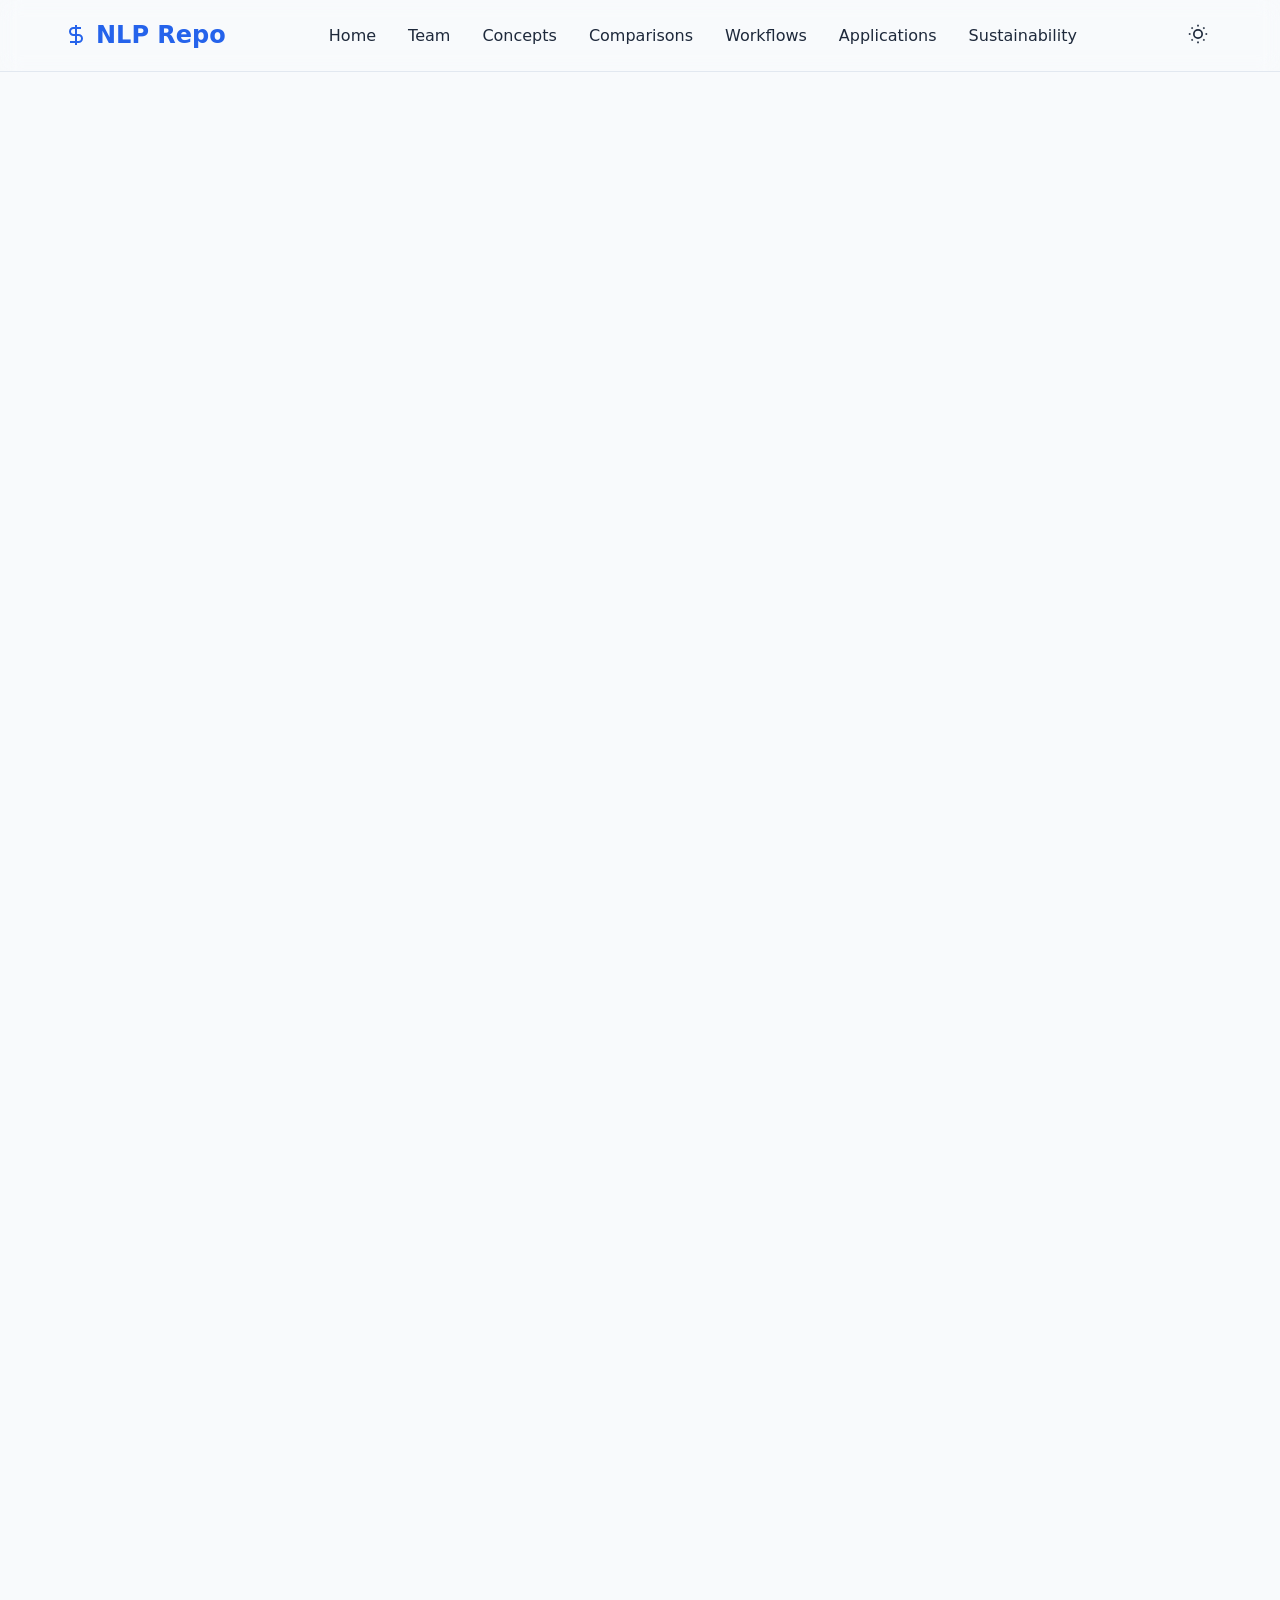
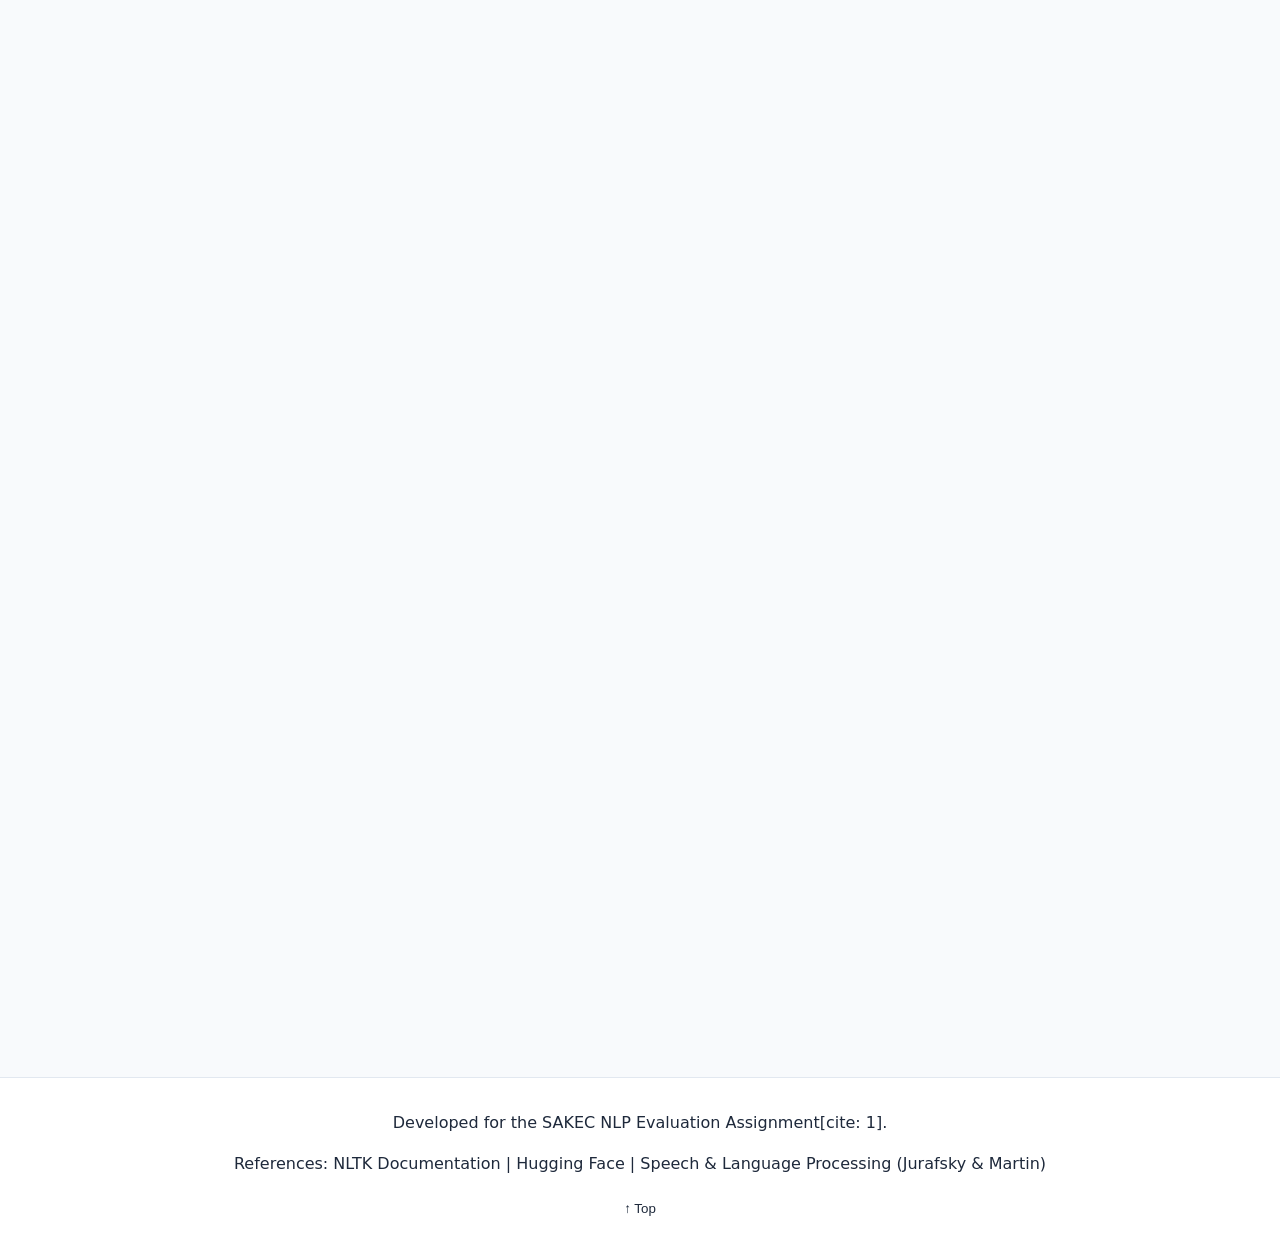
==== index.html @ 4caa693d "first commit" ====
<!DOCTYPE html>
<html lang="en" data-theme="light">
<head>
    <meta charset="UTF-8">
    <meta name="viewport" content="width=device-width, initial-scale=1.0">
    <meta name="description" content="Natural Language Processing - Knowledge Artifact Repository">
    <title>NLP Knowledge Repository | SAKEC</title>
    <link rel="stylesheet" href="css/style.css">
</head>
<body>
    <div class="scroll-progress" id="scroll-progress"></div>

    <nav class="navbar">
        <div class="nav-brand">
            <svg width="24" height="24" viewBox="0 0 24 24" fill="none" stroke="currentColor" stroke-width="2"><path d="M12 2v20M17 5H9.5a3.5 3.5 0 0 0 0 7h5a3.5 3.5 0 0 1 0 7H6"/></svg>
            NLP Repo
        </div>
        <ul class="nav-links">
            <li><a href="#home">Home</a></li>
            <li><a href="#team">Team</a></li>
            <li><a href="#concepts">Concepts</a></li>
            <li><a href="#comparisons">Comparisons</a></li>
            <li><a href="#workflows">Workflows</a></li>
            <li><a href="#applications">Applications</a></li>
            <li><a href="#sustainability">Sustainability</a></li>
        </ul>
        <div class="nav-actions">
            <button id="theme-toggle" class="btn-icon" aria-label="Toggle Dark Mode">
                <svg class="sun-icon" width="20" height="20" viewBox="0 0 24 24" fill="none" stroke="currentColor" stroke-width="2"><circle cx="12" cy="12" r="5"/><line x1="12" y1="1" x2="12" y2="3"/><line x1="12" y1="21" x2="12" y2="23"/><line x1="4.22" y1="4.22" x2="5.64" y2="5.64"/><line x1="18.36" y1="18.36" x2="19.78" y2="19.78"/><line x1="1" y1="12" x2="3" y2="12"/><line x1="21" y1="12" x2="23" y2="12"/><line x1="4.22" y1="19.78" x2="5.64" y2="18.36"/><line x1="18.36" y1="5.64" x2="19.78" y2="4.22"/></svg>
            </button>
        </div>
    </nav>

    <main>
        <!-- HERO SECTION -->
        <header id="home" class="hero section reveal">
            <div class="hero-content">
                <div class="badge">Continuous Comprehensive Evaluation Activity – I[cite: 1]</div>
                <h1 class="typing-text">Natural Language Processing</h1>
                <h2>Knowledge Artifact Repository</h2>
                <div class="academic-details">
                    <p><strong>Institute:</strong> Shah & Anchor Kutchhi Engineering College[cite: 1]</p>
                    <p><strong>Department:</strong> Computer Engineering</p>
                    <p><strong>Course:</strong> Natural Language Processing (CMCORIPE301.1)[cite: 1]</p>
                    <p><strong>Class:</strong> TY B. Tech, Semester V, A.Y. 2026-27[cite: 1]</p>
                </div>
                <a href="#concepts" class="btn-primary">Explore Repository</a>
            </div>
            <div class="hero-illustration">
                <svg width="300" height="300" viewBox="0 0 100 100" class="animated-svg">
                    <circle cx="50" cy="50" r="40" fill="none" stroke="var(--primary)" stroke-width="2" stroke-dasharray="5,5" class="spin"/>
                    <circle cx="50" cy="50" r="25" fill="var(--secondary)" opacity="0.2"/>
                    <path d="M30 50 Q 50 20 70 50 T 30 50" fill="none" stroke="var(--accent)" stroke-width="3" class="pulse-path"/>
                    <text x="50" y="55" font-size="12" text-anchor="middle" fill="var(--text-main)" font-weight="bold">NLP</text>
                </svg>
            </div>
        </header>

        <!-- TEAM SECTION -->
        <section id="team" class="section reveal">
            <h2 class="section-title">Knowledge Engineering Team</h2>
            <p class="section-subtitle">Collaborators fulfilling the individual contribution requirements[cite: 1].</p>
            <div class="card-grid team-grid">
                <div class="card team-card">
                    <div class="avatar">HC</div>
                    <h3>Harsh Chikane</h3>
                    <p class="roll">Roll No: 13</p>
                    <div class="roles">
                        <span class="tag">Repository Designer</span>
                        <span class="tag">Research</span>
                        <span class="tag">Documentation</span>
                        <span class="tag">Frontend Development</span>
                    </div>
                </div>
                <div class="card team-card">
                    <div class="avatar">AG</div>
                    <h3>Abhishek Gupta</h3>
                    <p class="roll">Roll No: <em>To be Updated</em></p>
                    <div class="roles">
                        <span class="tag">Research</span>
                        <span class="tag">Content Validation</span>
                        <span class="tag">Workflow Design</span>
                    </div>
                </div>
            </div>
        </section>

        <!-- INTRODUCTION SECTION -->
        <section id="intro" class="section reveal">
            <h2 class="section-title">Introduction to NLP</h2>
            <div class="intro-grid">
                <div class="intro-text">
                    <p><strong>Natural Language Processing (NLP)</strong> involves multiple preprocessing, representation, and feature engineering techniques that transform raw text into machine-understandable formats[cite: 1].</p>
                    <ul>
                        <li><strong>Preprocessing:</strong> Cleans raw text using techniques like tokenization and stop-word removal[cite: 1].</li>
                        <li><strong>Feature Engineering:</strong> Extracts numerical features using models like TF-IDF[cite: 1].</li>
                        <li><strong>Language Representation:</strong> Maps words to vectors (Word Embeddings) to capture semantics[cite: 1].</li>
                        <li><strong>Language Models:</strong> Predict sequences and generate text using Statistical or Neural approaches[cite: 1].</li>
                    </ul>
                </div>
                <div class="intro-illustration">
                    <svg viewBox="0 0 200 120" width="100%" height="100%">
                        <rect x="10" y="40" width="40" height="30" rx="5" fill="var(--primary)" opacity="0.8"/>
                        <text x="30" y="58" font-size="8" fill="#fff" text-anchor="middle">Text</text>
                        <line x1="50" y1="55" x2="80" y2="55" stroke="var(--text-main)" stroke-width="2" marker-end="url(#arrow)"/>
                        <rect x="80" y="40" width="40" height="30" rx="5" fill="var(--secondary)" opacity="0.8"/>
                        <text x="100" y="58" font-size="8" fill="#fff" text-anchor="middle">NLP Engine</text>
                        <line x1="120" y1="55" x2="150" y2="55" stroke="var(--text-main)" stroke-width="2" marker-end="url(#arrow)"/>
                        <rect x="150" y="40" width="40" height="30" rx="5" fill="var(--accent)" opacity="0.8"/>
                        <text x="170" y="58" font-size="8" fill="#fff" text-anchor="middle">Insight</text>
                        <defs>
                            <marker id="arrow" markerWidth="10" markerHeight="10" refX="9" refY="3" orient="auto" markerUnits="strokeWidth">
                                <path d="M0,0 L0,6 L9,3 z" fill="var(--text-main)" />
                            </marker>
                        </defs>
                    </svg>
                </div>
            </div>
        </section>

        <!-- SECTION A: CONCEPT CARDS -->
        <section id="concepts" class="section reveal bg-alt">
            <h2 class="section-title">Section A: Concept Cards</h2>
            <p class="section-subtitle">Structured artifacts explaining text preprocessing, vectorization, feature engineering, and language representation[cite: 1].</p>
            
            <div class="search-container">
                <input type="text" id="concept-search" placeholder="Search concepts (e.g., Tokenization, TF-IDF)...">
            </div>

            <!-- Concept Filter Tabs -->
            <div class="tabs">
                <button class="tab active" data-filter="all">All</button>
                <button class="tab" data-filter="preprocessing">Text Preprocessing</button>
                <button class="tab" data-filter="feature">Feature Engineering</button>
                <button class="tab" data-filter="representation">Language Representation</button>
                <button class="tab" data-filter="models">Language Models</button>
            </div>

            <div class="card-grid" id="concept-grid">
                <!-- Card 1: Tokenization -->
                <article class="card concept-card" data-category="preprocessing">
                    <div class="card-header">
                        <svg class="concept-icon" viewBox="0 0 24 24" fill="none" stroke="var(--primary)" stroke-width="2"><path d="M4 6h16M4 12h16M4 18h7"/></svg>
                        <h3>Tokenization</h3>
                    </div>
                    <p><strong>Definition:</strong> The process of breaking raw text into smaller units called tokens (words, subwords, or sentences).</p>
                    <p><strong>Purpose:</strong> To prepare text for vectorization by creating a structured vocabulary[cite: 1].</p>
                    <p><strong>Working:</strong> Uses whitespace, punctuation, or statistical models to split strings.</p>
                    <div class="code-block">
                        <button class="copy-btn">Copy</button>
                        <pre><code>from nltk.tokenize import word_tokenize
text = "NLP is amazing!"
print(word_tokenize(text)) 
# ['NLP', 'is', 'amazing', '!']</code></pre>
                    </div>
                    <div class="card-meta">
                        <p><strong>Pros:</strong> Fundamental step, reduces complexity.</p>
                        <p><strong>Cons:</strong> Can struggle with complex morphology.</p>
                        <p><strong>App:</strong> Required in almost all NLP tasks.</p>
                    </div>
                </article>

                <!-- Card 2: Lemmatization -->
                <article class="card concept-card" data-category="preprocessing">
                    <div class="card-header">
                        <svg class="concept-icon" viewBox="0 0 24 24" fill="none" stroke="var(--secondary)" stroke-width="2"><path d="M12 20v-8m0 0V4m0 8h8m-8 0H4"/></svg>
                        <h3>Lemmatization</h3>
                    </div>
                    <p><strong>Definition:</strong> Reducing a word to its base dictionary form (lemma) using vocabulary and morphological analysis.</p>
                    <p><strong>Purpose:</strong> Standardize words while preserving context[cite: 1].</p>
                    <p><strong>Working:</strong> Uses POS tags and lexical databases (like WordNet) to find the root.</p>
                    <div class="code-block">
                        <button class="copy-btn">Copy</button>
                        <pre><code>from nltk.stem import WordNetLemmatizer
lemmatizer = WordNetLemmatizer()
print(lemmatizer.lemmatize("better", pos="a")) 
# 'good'</code></pre>
                    </div>
                    <div class="card-meta">
                        <p><strong>Pros:</strong> High accuracy, real words output.</p>
                        <p><strong>Cons:</strong> Slower than stemming.</p>
                        <p><strong>App:</strong> Search engines, Chatbots.</p>
                    </div>
                </article>

                <!-- Card 3: TF-IDF -->
                <article class="card concept-card" data-category="feature">
                    <div class="card-header">
                        <svg class="concept-icon" viewBox="0 0 24 24" fill="none" stroke="var(--accent)" stroke-width="2"><rect x="3" y="3" width="18" height="18" rx="2" ry="2"/><line x1="3" y1="9" x2="21" y2="9"/><line x1="9" y1="21" x2="9" y2="9"/></svg>
                        <h3>TF-IDF</h3>
                    </div>
                    <p><strong>Definition:</strong> Term Frequency-Inverse Document Frequency evaluates how relevant a word is to a document in a collection.</p>
                    <p><strong>Purpose:</strong> To vectorize text while weighing down frequent, uninformative words[cite: 1].</p>
                    <p><strong>Working:</strong> Multiplies term frequency (TF) by inverse document frequency (IDF).</p>
                    <div class="code-block">
                        <button class="copy-btn">Copy</button>
                        <pre><code>from sklearn.feature_extraction.text import TfidfVectorizer
tfidf = TfidfVectorizer()
vectors = tfidf.fit_transform(["I love NLP"])</code></pre>
                    </div>
                    <div class="card-meta">
                        <p><strong>Pros:</strong> Easy to compute, penalizes stop words.</p>
                        <p><strong>Cons:</strong> No semantic understanding.</p>
                        <p><strong>App:</strong> Information Retrieval.</p>
                    </div>
                </article>

                <!-- Card 4: Word Embeddings -->
                <article class="card concept-card" data-category="representation">
                    <div class="card-header">
                        <svg class="concept-icon" viewBox="0 0 24 24" fill="none" stroke="var(--primary)" stroke-width="2"><circle cx="12" cy="12" r="10"/><line x1="2" y1="12" x2="22" y2="12"/><path d="M12 2a15.3 15.3 0 0 1 4 10 15.3 15.3 0 0 1-4 10 15.3 15.3 0 0 1-4-10 15.3 15.3 0 0 1 4-10z"/></svg>
                        <h3>Word Embeddings (Word2Vec)</h3>
                    </div>
                    <p><strong>Definition:</strong> Dense vector representations of words where similar words have similar vectors.</p>
                    <p><strong>Purpose:</strong> Capture semantic meanings and relationships[cite: 1].</p>
                    <p><strong>Working:</strong> Trains a shallow neural network (CBOW or Skip-gram) to predict context words.</p>
                    <div class="code-block">
                        <button class="copy-btn">Copy</button>
                        <pre><code>from gensim.models import Word2Vec
model = Word2Vec(sentences, vector_size=100)
vector = model.wv['machine']</code></pre>
                    </div>
                    <div class="card-meta">
                        <p><strong>Pros:</strong> Captures context, dense vectors.</p>
                        <p><strong>Cons:</strong> Static (same word, same vector).</p>
                        <p><strong>App:</strong> Sentiment Analysis, Translation.</p>
                    </div>
                </article>

                <!-- Card 5: Transformer Models -->
                <article class="card concept-card" data-category="models">
                    <div class="card-header">
                        <svg class="concept-icon" viewBox="0 0 24 24" fill="none" stroke="var(--secondary)" stroke-width="2"><polygon points="12 2 2 7 12 12 22 7 12 2"/><polyline points="2 17 12 22 22 17"/><polyline points="2 12 12 17 22 12"/></svg>
                        <h3>Transformer-based Models</h3>
                    </div>
                    <p><strong>Definition:</strong> Architecture relying on self-attention mechanisms to process entire sequences in parallel.</p>
                    <p><strong>Purpose:</strong> High-accuracy, context-aware sequence modeling[cite: 1].</p>
                    <p><strong>Working:</strong> Uses attention scores to weigh the importance of every word relative to others.</p>
                    <div class="code-block">
                        <button class="copy-btn">Copy</button>
                        <pre><code>from transformers import pipeline
classifier = pipeline("sentiment-analysis")
print(classifier("Transformers are great!"))</code></pre>
                    </div>
                    <div class="card-meta">
                        <p><strong>Pros:</strong> State-of-the-art accuracy, parallelizable.</p>
                        <p><strong>Cons:</strong> Computationally expensive.</p>
                        <p><strong>App:</strong> LLMs, BERT, GPT applications.</p>
                    </div>
                </article>
            </div>
        </section>

        <!-- SECTION B: COMPARATIVE ANALYSIS -->
        <section id="comparisons" class="section reveal">
            <h2 class="section-title">Section B: Comparative Analysis</h2>
            <p class="section-subtitle">Evaluating NLP techniques side-by-side[cite: 1].</p>

            <div class="accordion">
                <!-- Comparison 1 -->
                <div class="accordion-item">
                    <button class="accordion-header">Stemming vs Lemmatization</button>
                    <div class="accordion-content">
                        <div class="table-responsive">
                            <table class="comparison-table">
                                <thead>
                                    <tr>
                                        <th>Feature</th>
                                        <th>Stemming</th>
                                        <th>Lemmatization</th>
                                    </tr>
                                </thead>
                                <tbody>
                                    <tr>
                                        <td><strong>Working Mechanism</strong></td>
                                        <td>Chops off word suffixes heuristically.</td>
                                        <td>Uses vocabulary & morphological analysis.</td>
                                    </tr>
                                    <tr>
                                        <td><strong>Computational Complexity</strong></td>
                                        <td>Low (Fast)</td>
                                        <td>High (Slower, needs dictionaries)</td>
                                    </tr>
                                    <tr>
                                        <td><strong>Strengths</strong></td>
                                        <td>Speed, simplicity.</td>
                                        <td>Accuracy, returns valid words.</td>
                                    </tr>
                                    <tr>
                                        <td><strong>Weaknesses</strong></td>
                                        <td>Produces non-words (e.g., "studying" -> "studi").</td>
                                        <td>Requires POS tagging to be accurate.</td>
                                    </tr>
                                    <tr>
                                        <td><strong>Applications</strong></td>
                                        <td>Spam detection, large text processing.</td>
                                        <td>Chatbots, Question Answering.</td>
                                    </tr>
                                </tbody>
                            </table>
                        </div>
                    </div>
                </div>

                <!-- Comparison 2 -->
                <div class="accordion-item">
                    <button class="accordion-header">Statistical vs Neural Language Models</button>
                    <div class="accordion-content">
                        <div class="table-responsive">
                            <table class="comparison-table">
                                <thead>
                                    <tr>
                                        <th>Feature</th>
                                        <th>Statistical LMs (e.g., N-grams)</th>
                                        <th>Neural LMs (e.g., Transformers)</th>
                                    </tr>
                                </thead>
                                <tbody>
                                    <tr>
                                        <td><strong>Working Mechanism</strong></td>
                                        <td>Calculates probability based on frequency counts.</td>
                                        <td>Uses neural networks to learn distributed representations.</td>
                                    </tr>
                                    <tr>
                                        <td><strong>Memory Usage</strong></td>
                                        <td>High (grows exponentially with N).</td>
                                        <td>Fixed size parameters, though large models need GPUs.</td>
                                    </tr>
                                    <tr>
                                        <td><strong>Strengths</strong></td>
                                        <td>Simple to implement, interpretable.</td>
                                        <td>Generalizes well to unseen data, captures long contexts.</td>
                                    </tr>
                                    <tr>
                                        <td><strong>Weaknesses</strong></td>
                                        <td>Data sparsity, limited context window.</td>
                                        <td>"Black box", extremely resource-intensive.</td>
                                    </tr>
                                </tbody>
                            </table>
                        </div>
                    </div>
                </div>
            </div>
        </section>

        <!-- SECTION C: WORKFLOW DIAGRAMS -->
        <section id="workflows" class="section reveal bg-alt">
            <h2 class="section-title">Section C: Workflow Diagrams</h2>
            <p class="section-subtitle">Visual workflow diagrams explaining the pipelines[cite: 1].</p>

            <div class="workflow-container">
                <h3>1. Complete Text Preprocessing Pipeline</h3>
                <div class="svg-workflow">
                    <svg viewBox="0 0 800 100" width="100%" preserveAspectRatio="xMidYMid meet">
                        <!-- Boxes -->
                        <rect x="10" y="25" width="100" height="50" rx="5" fill="var(--primary)"/>
                        <text x="60" y="55" class="svg-text">Raw Text</text>
                        
                        <rect x="160" y="25" width="120" height="50" rx="5" fill="var(--secondary)"/>
                        <text x="220" y="55" class="svg-text">Tokenization</text>

                        <rect x="330" y="25" width="120" height="50" rx="5" fill="var(--secondary)"/>
                        <text x="390" y="55" class="svg-text">Stopwords</text>

                        <rect x="500" y="25" width="120" height="50" rx="5" fill="var(--secondary)"/>
                        <text x="560" y="55" class="svg-text">Lemmatization</text>

                        <rect x="670" y="25" width="100" height="50" rx="5" fill="var(--accent)"/>
                        <text x="720" y="55" class="svg-text">Clean Text</text>

                        <!-- Arrows -->
                        <path d="M110 50 L150 50" class="animated-arrow" marker-end="url(#arrowhead)"/>
                        <path d="M280 50 L320 50" class="animated-arrow" marker-end="url(#arrowhead)"/>
                        <path d="M450 50 L490 50" class="animated-arrow" marker-end="url(#arrowhead)"/>
                        <path d="M620 50 L660 50" class="animated-arrow" marker-end="url(#arrowhead)"/>

                        <defs>
                            <marker id="arrowhead" markerWidth="10" markerHeight="7" refX="9" refY="3.5" orient="auto">
                                <polygon points="0 0, 10 3.5, 0 7" fill="var(--text-main)"/>
                            </marker>
                        </defs>
                    </svg>
                </div>

                <h3>2. Feature Engineering Pipeline (TF-IDF)</h3>
                <div class="svg-workflow mt-4">
                    <svg viewBox="0 0 800 100" width="100%" preserveAspectRatio="xMidYMid meet">
                        <rect x="10" y="25" width="120" height="50" rx="5" fill="var(--primary)"/>
                        <text x="70" y="55" class="svg-text">Clean Text</text>
                        
                        <rect x="180" y="25" width="120" height="50" rx="5" fill="var(--secondary)"/>
                        <text x="240" y="55" class="svg-text">Bag of Words</text>

                        <rect x="350" y="25" width="80" height="50" rx="5" fill="var(--secondary)"/>
                        <text x="390" y="55" class="svg-text">TF / IDF</text>

                        <rect x="480" y="25" width="120" height="50" rx="5" fill="var(--secondary)"/>
                        <text x="540" y="55" class="svg-text">TF-IDF Matrix</text>

                        <rect x="650" y="25" width="120" height="50" rx="5" fill="var(--accent)"/>
                        <text x="710" y="55" class="svg-text">Feature Vector</text>

                        <path d="M130 50 L170 50" class="animated-arrow" marker-end="url(#arrowhead)"/>
                        <path d="M300 50 L340 50" class="animated-arrow" marker-end="url(#arrowhead)"/>
                        <path d="M430 50 L470 50" class="animated-arrow" marker-end="url(#arrowhead)"/>
                        <path d="M600 50 L640 50" class="animated-arrow" marker-end="url(#arrowhead)"/>
                    </svg>
                </div>
            </div>
        </section>

        <!-- SECTION D: REAL WORLD APPLICATIONS -->
        <section id="applications" class="section reveal">
            <h2 class="section-title">Section D: Real-World Applications</h2>
            <p class="section-subtitle">How NLP week 1 concepts translate to real-world software[cite: 1].</p>
            
            <div class="card-grid">
                <div class="card app-card">
                    <div class="app-icon">🤖</div>
                    <h3>Intelligent Chatbots</h3>
                    <p><strong>Problem:</strong> Automating customer support routing and basic queries.</p>
                    <p><strong>Concepts Used:</strong> Tokenization, Lemmatization, Word Embeddings[cite: 1].</p>
                    <p><strong>Benefits:</strong> 24/7 availability, reduced human load.</p>
                </div>
                <div class="card app-card">
                    <div class="app-icon">🔍</div>
                    <h3>Search Engines</h3>
                    <p><strong>Problem:</strong> Finding relevant documents from billions of web pages.</p>
                    <p><strong>Concepts Used:</strong> TF-IDF, Stemming, Stop-word removal[cite: 1].</p>
                    <p><strong>Benefits:</strong> Fast retrieval, semantic matching.</p>
                </div>
                <div class="card app-card">
                    <div class="app-icon">📈</div>
                    <h3>Sentiment Analysis</h3>
                    <p><strong>Problem:</strong> Understanding public opinion on products or stocks.</p>
                    <p><strong>Concepts Used:</strong> N-Grams, Bag of Words, Neural LMs[cite: 1].</p>
                    <p><strong>Benefits:</strong> Automated brand monitoring and financial predictions.</p>
                </div>
            </div>
        </section>

        <!-- SECTION E: SUSTAINABILITY & IMPACT -->
        <section id="sustainability" class="section reveal bg-alt">
            <h2 class="section-title">Sustainability and Societal Impact</h2>
            <div class="content-box">
                <p>Natural Language Processing (NLP) stands at the forefront of digital inclusion, significantly contributing to the United Nations Sustainable Development Goals (SDGs), particularly in ensuring equitable education, health awareness, and reducing inequalities[cite: 1]. By bridging communication gaps, NLP fosters a more inclusive society.</p>

                <p><strong>Language Accessibility and Regional Technologies:</strong> In diverse nations like India, language barriers often hinder access to essential information. NLP powers regional language technologies and machine translation models, ensuring non-English speakers can access digital content, banking, and government services. This promotes digital democracy and economic participation[cite: 1].</p>

                <p><strong>Educational Inclusion:</strong> NLP enhances education through automated tutoring systems, grammar checkers, and text summarization tools[cite: 1]. These intelligent systems assist students with learning disabilities (Assistive Technologies) by converting speech-to-text and text-to-speech, ensuring personalized and accessible learning environments for all demographics[cite: 1].</p>

                <p><strong>Healthcare and Citizen Services:</strong> In healthcare, NLP models extract critical patient data from unstructured electronic health records, assisting doctors in rapid diagnosis. For citizen services, multilingual chatbots deploy life-saving information and streamline public service inquiries, removing bureaucratic friction[cite: 1].</p>

                <p>Ultimately, sustainable development requires technology to serve humanity equitably. As NLP models grow, optimizing their computational efficiency (Green AI) ensures these societal benefits do not come at an untenable environmental cost, making smart communication truly sustainable.</p>
            </div>
        </section>

        <!-- REFLECTION SECTION -->
        <section id="reflection" class="section reveal">
            <h2 class="section-title">Reflection Notes</h2>
            <div class="card-grid">
                <div class="card reflection-card">
                    <h3>Reflection by Harsh Chikane</h3>
                    <p>Developing this artifact repository solidified my understanding of text preprocessing pipelines. Structuring the UI/UX alongside coding the underlying NLP feature engineering concepts reinforced the importance of clear data representation. Integrating theory with front-end design highlighted how technical communication is just as vital as code execution.</p>
                </div>
                <div class="card reflection-card">
                    <h3>Reflection by Abhishek Gupta</h3>
                    <p>Focusing on content validation and workflow design allowed me to deeply analyze the differences between traditional statistical models and neural embeddings. Organizing the comparative analyses taught me how computational complexity limits certain approaches in production, emphasizing the need for efficient feature engineering in modern NLP.</p>
                </div>
            </div>
        </section>

        <!-- INTERACTIVE QUIZ (EXTRA) -->
        <section class="section reveal">
            <h2 class="section-title">Test Your Knowledge</h2>
            <div class="quiz-container card">
                <p id="quiz-question">Which technique reduces a word to its dictionary root while preserving its context?</p>
                <div class="quiz-options">
                    <label><input type="radio" name="quiz1" value="wrong"> Stemming</label>
                    <label><input type="radio" name="quiz1" value="correct"> Lemmatization</label>
                    <label><input type="radio" name="quiz1" value="wrong"> Tokenization</label>
                </div>
                <button class="btn-primary mt-2" onclick="checkQuiz()">Submit Answer</button>
                <p id="quiz-result" class="mt-2"></p>
            </div>
        </section>

    </main>

    <footer>
        <div class="footer-content">
            <p>Developed for the SAKEC NLP Evaluation Assignment[cite: 1].</p>
            <p>References: NLTK Documentation | Hugging Face | Speech & Language Processing (Jurafsky & Martin)</p>
            <button id="back-to-top" class="btn-icon">↑ Top</button>
        </div>
    </footer>

    <script src="js/script.js"></script>
</body>
</html>
---- css/style.css ----
/* VARIABLES & THEMING */
:root {
    --primary: #2563EB;
    --secondary: #7C3AED;
    --accent: #06B6D4;
    --bg: #F8FAFC;
    --bg-alt: #F1F5F9;
    --card-bg: #FFFFFF;
    --text-main: #1E293B;
    --text-muted: #64748B;
    --border: #E2E8F0;
    --shadow: 0 4px 6px -1px rgba(0, 0, 0, 0.1), 0 2px 4px -1px rgba(0, 0, 0, 0.06);
    --radius: 12px;
    --transition: all 0.3s ease;
}

[data-theme="dark"] {
    --primary: #3B82F6;
    --secondary: #8B5CF6;
    --accent: #22D3EE;
    --bg: #0F172A;
    --bg-alt: #1E293B;
    --card-bg: #1E293B;
    --text-main: #F8FAFC;
    --text-muted: #94A3B8;
    --border: #334155;
    --shadow: 0 4px 6px -1px rgba(0, 0, 0, 0.5);
}

/* RESET & TYPOGRAPHY */
* { margin: 0; padding: 0; box-sizing: border-box; }
html { scroll-behavior: smooth; }
body {
    font-family: 'Segoe UI', system-ui, -apple-system, sans-serif;
    background-color: var(--bg);
    color: var(--text-main);
    line-height: 1.6;
    transition: background-color 0.3s, color 0.3s;
}

h1, h2, h3, h4 { color: var(--text-main); font-weight: 700; margin-bottom: 1rem; }
a { text-decoration: none; color: inherit; }
ul { list-style: none; }
.mt-2 { margin-top: 1rem; }
.mt-4 { margin-top: 2rem; }

/* UTILITIES */
.section { padding: 5rem 5%; max-width: 1200px; margin: 0 auto; }
.section-title { font-size: 2.5rem; text-align: center; margin-bottom: 0.5rem; background: linear-gradient(to right, var(--primary), var(--secondary)); -webkit-background-clip: text; -webkit-text-fill-color: transparent; }
.section-subtitle { text-align: center; color: var(--text-muted); margin-bottom: 3rem; }
.bg-alt { background-color: var(--bg-alt); }

/* PROGRESS BAR */
.scroll-progress { position: fixed; top: 0; left: 0; height: 4px; background: linear-gradient(to right, var(--primary), var(--accent)); width: 0%; z-index: 1001; transition: width 0.1s; }

/* NAVBAR */
.navbar { position: fixed; top: 0; width: 100%; padding: 1rem 5%; display: flex; justify-content: space-between; align-items: center; background: rgba(var(--card-bg), 0.8); backdrop-filter: blur(10px); -webkit-backdrop-filter: blur(10px); z-index: 1000; border-bottom: 1px solid var(--border); transition: background 0.3s, border 0.3s; }
.nav-brand { font-size: 1.5rem; font-weight: bold; display: flex; align-items: center; gap: 0.5rem; color: var(--primary); }
.nav-links { display: flex; gap: 2rem; }
.nav-links a { font-weight: 500; transition: var(--transition); }
.nav-links a:hover { color: var(--primary); }
.btn-icon { background: none; border: none; color: var(--text-main); cursor: pointer; padding: 0.5rem; border-radius: 50%; transition: var(--transition); }
.btn-icon:hover { background: var(--bg-alt); }

/* HERO */
.hero { display: flex; align-items: center; justify-content: space-between; min-height: 100vh; padding-top: 6rem; gap: 2rem; }
.hero-content { flex: 1; }
.badge { display: inline-block; padding: 0.5rem 1rem; background: rgba(37, 99, 235, 0.1); color: var(--primary); border-radius: 20px; font-size: 0.875rem; font-weight: 600; margin-bottom: 1.5rem; }
.typing-text { font-size: 3.5rem; border-right: 3px solid var(--primary); white-space: nowrap; overflow: hidden; animation: typing 3s steps(30, end), blink 0.75s step-end infinite; }
.hero h2 { font-size: 2rem; color: var(--text-muted); margin-bottom: 1.5rem; }
.academic-details { margin-bottom: 2rem; border-left: 4px solid var(--primary); padding-left: 1rem; color: var(--text-muted); }
.btn-primary { display: inline-block; padding: 0.75rem 1.5rem; background: var(--primary); color: white; border: none; border-radius: var(--radius); font-weight: 600; cursor: pointer; transition: var(--transition); }
.btn-primary:hover { background: var(--secondary); transform: translateY(-2px); box-shadow: var(--shadow); }
.hero-illustration { flex: 1; display: flex; justify-content: center; }
.animated-svg .spin { transform-origin: center; animation: spin 10s linear infinite; }
.animated-svg .pulse-path { animation: pulse 2s ease-in-out infinite alternate; }

/* GRID & CARDS */
.card-grid { display: grid; grid-template-columns: repeat(auto-fit, minmax(300px, 1fr)); gap: 2rem; }
.card { background: var(--card-bg); padding: 1.5rem; border-radius: var(--radius); box-shadow: var(--shadow); border: 1px solid var(--border); transition: var(--transition); }
.card:hover { transform: translateY(-5px); box-shadow: 0 10px 15px -3px rgba(0,0,0,0.1); }

/* TEAM SECTION */
.team-grid { max-width: 800px; margin: 0 auto; }
.team-card { text-align: center; }
.avatar { width: 80px; height: 80px; border-radius: 50%; background: linear-gradient(135deg, var(--primary), var(--secondary)); color: white; display: flex; align-items: center; justify-content: center; font-size: 1.5rem; font-weight: bold; margin: 0 auto 1rem; }
.roles { display: flex; flex-wrap: wrap; gap: 0.5rem; justify-content: center; margin-top: 1rem; }
.tag { font-size: 0.75rem; padding: 0.25rem 0.75rem; background: var(--bg-alt); color: var(--text-main); border-radius: 12px; }

/* INTRO */
.intro-grid { display: flex; gap: 2rem; align-items: center; }
.intro-text ul { margin-top: 1rem; padding-left: 1rem; list-style-type: disc; }
.intro-illustration { flex: 1; }

/* CONCEPTS */
.search-container { max-width: 600px; margin: 0 auto 2rem; }
#concept-search { width: 100%; padding: 1rem; border-radius: var(--radius); border: 1px solid var(--border); background: var(--card-bg); color: var(--text-main); font-size: 1rem; }
.tabs { display: flex; justify-content: center; flex-wrap: wrap; gap: 1rem; margin-bottom: 2rem; }
.tab { padding: 0.5rem 1.5rem; border: none; background: var(--card-bg); color: var(--text-main); border-radius: 20px; cursor: pointer; transition: var(--transition); font-weight: 500; }
.tab.active, .tab:hover { background: var(--primary); color: white; }
.concept-card .card-header { display: flex; align-items: center; gap: 1rem; margin-bottom: 1rem; }
.concept-icon { width: 24px; height: 24px; }
.code-block { position: relative; background: #1E293B; color: #E2E8F0; padding: 1rem; border-radius: var(--radius); margin: 1rem 0; overflow-x: auto; }
.copy-btn { position: absolute; top: 0.5rem; right: 0.5rem; background: var(--text-muted); color: white; border: none; padding: 0.25rem 0.5rem; border-radius: 4px; cursor: pointer; font-size: 0.75rem; }
.card-meta { margin-top: 1rem; padding-top: 1rem; border-top: 1px solid var(--border); font-size: 0.875rem; }

/* COMPARISONS */
.accordion-item { border: 1px solid var(--border); border-radius: var(--radius); margin-bottom: 1rem; overflow: hidden; background: var(--card-bg); }
.accordion-header { width: 100%; text-align: left; padding: 1.5rem; background: none; border: none; font-size: 1.2rem; font-weight: bold; color: var(--text-main); cursor: pointer; display: flex; justify-content: space-between; }
.accordion-header::after { content: '+'; font-size: 1.5rem; }
.accordion-item.active .accordion-header::after { content: '-'; }
.accordion-content { max-height: 0; overflow: hidden; transition: max-height 0.3s ease; }
.accordion-item.active .accordion-content { max-height: 1000px; padding: 0 1.5rem 1.5rem; }
.table-responsive { overflow-x: auto; }
.comparison-table { width: 100%; border-collapse: collapse; min-width: 600px; }
.comparison-table th, .comparison-table td { padding: 1rem; border: 1px solid var(--border); text-align: left; }
.comparison-table th { background: var(--bg-alt); }

/* WORKFLOWS */
.svg-workflow { background: var(--card-bg); padding: 2rem; border-radius: var(--radius); overflow-x: auto; border: 1px solid var(--border); }
.svg-text { fill: white; font-size: 12px; font-family: sans-serif; font-weight: bold; pointer-events: none; }
.animated-arrow { fill: none; stroke: var(--text-main); stroke-width: 2; stroke-dasharray: 10; animation: dash 20s linear infinite; }

/* APPLICATIONS */
.app-icon { font-size: 3rem; margin-bottom: 1rem; }

/* SUSTAINABILITY */
.content-box { background: var(--card-bg); padding: 2.5rem; border-radius: var(--radius); border: 1px solid var(--border); line-height: 1.8; }
.content-box p { margin-bottom: 1.5rem; }

/* REVEAL ANIMATIONS */
.reveal { opacity: 0; transform: translateY(50px); transition: all 0.8s ease-out; }
.reveal.active { opacity: 1; transform: translateY(0); }

/* FOOTER */
footer { text-align: center; padding: 2rem; background: var(--card-bg); border-top: 1px solid var(--border); }
.footer-content { display: flex; flex-direction: column; align-items: center; gap: 1rem; }

/* KEYFRAMES */
@keyframes typing { from { width: 0 } to { width: 100% } }
@keyframes blink { 50% { border-color: transparent } }
@keyframes spin { 100% { transform: rotate(360deg); } }
@keyframes pulse { from { stroke-width: 2; opacity: 0.5 } to { stroke-width: 4; opacity: 1 } }
@keyframes dash { to { stroke-dashoffset: -1000; } }

/* RESPONSIVE */
@media (max-width: 768px) {
    .nav-links { display: none; } /* Simplified for mobile */
    .hero { flex-direction: column; text-align: center; padding-top: 8rem; }
    .hero h1.typing-text { font-size: 2rem; border-right: none; white-space: normal; animation: none; }
    .academic-details { border-left: none; padding-left: 0; }
    .intro-grid { flex-direction: column; }
    .tabs { flex-direction: column; }
}
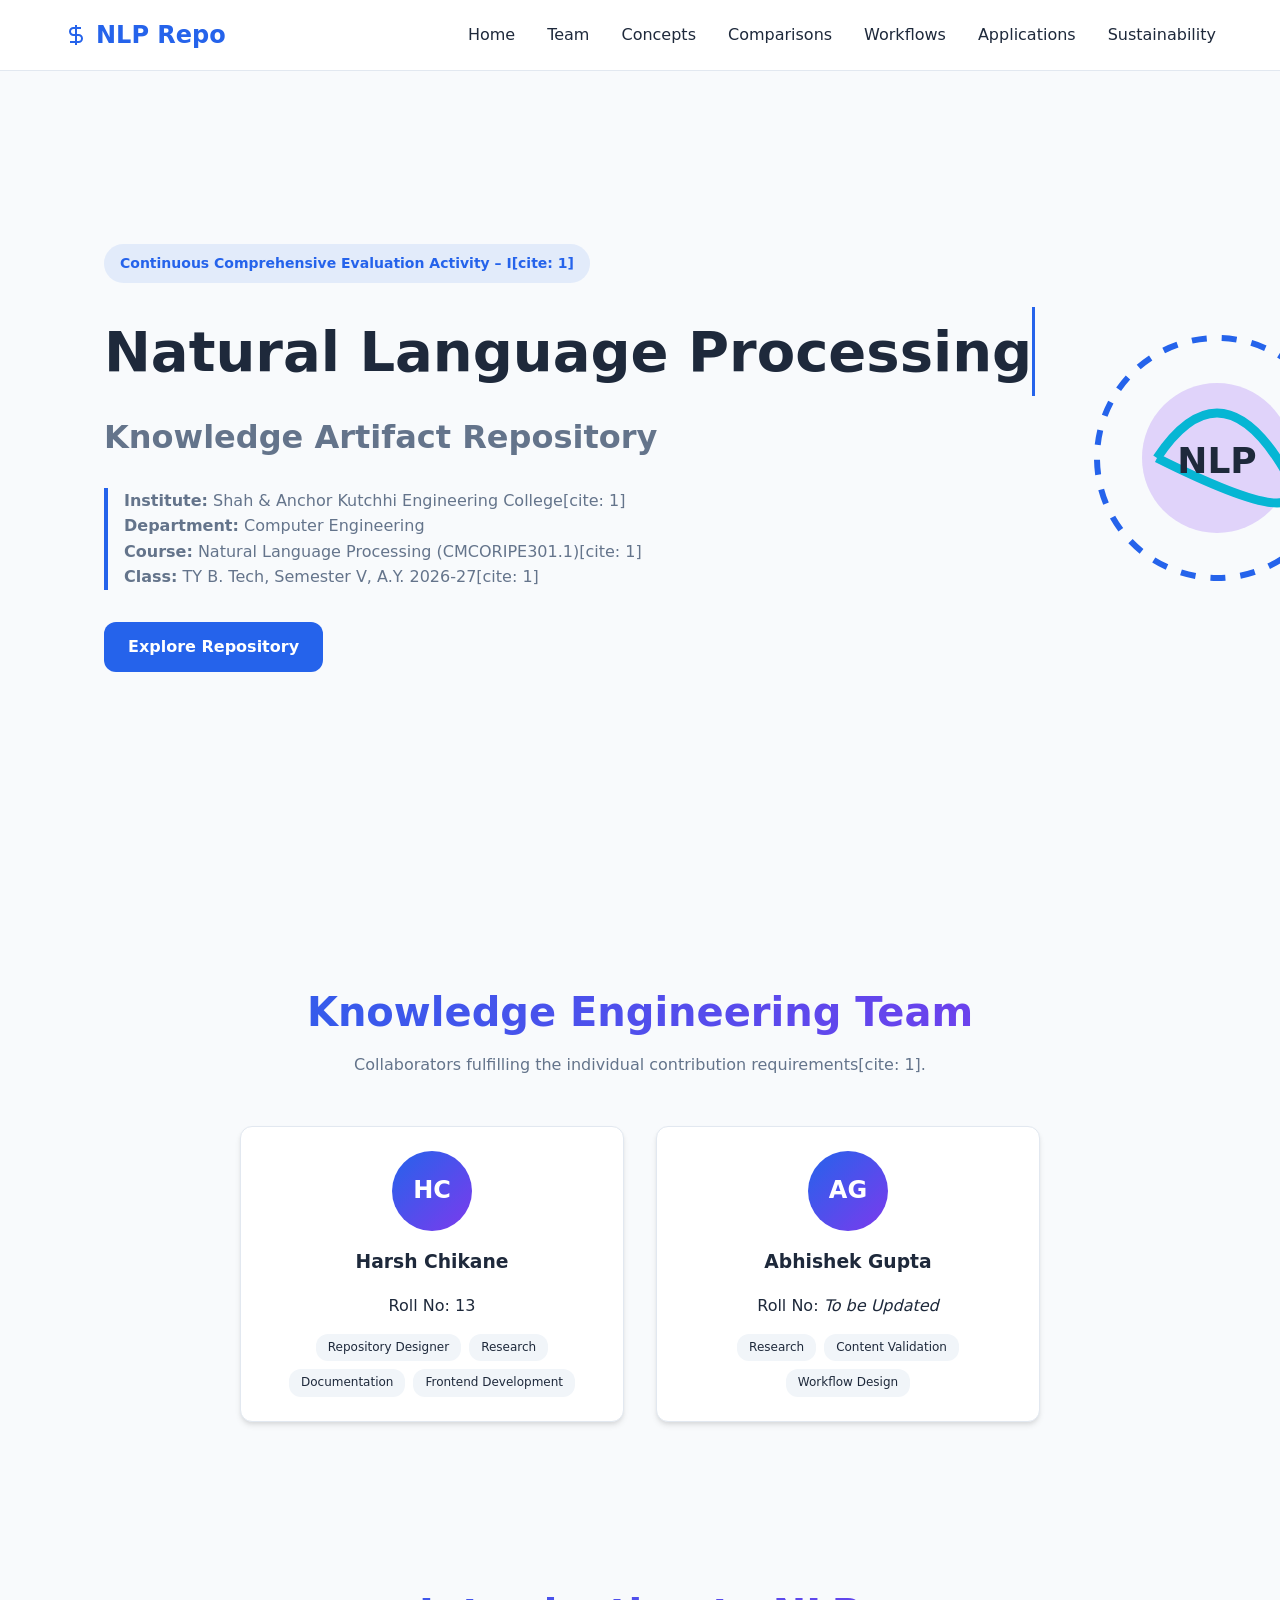
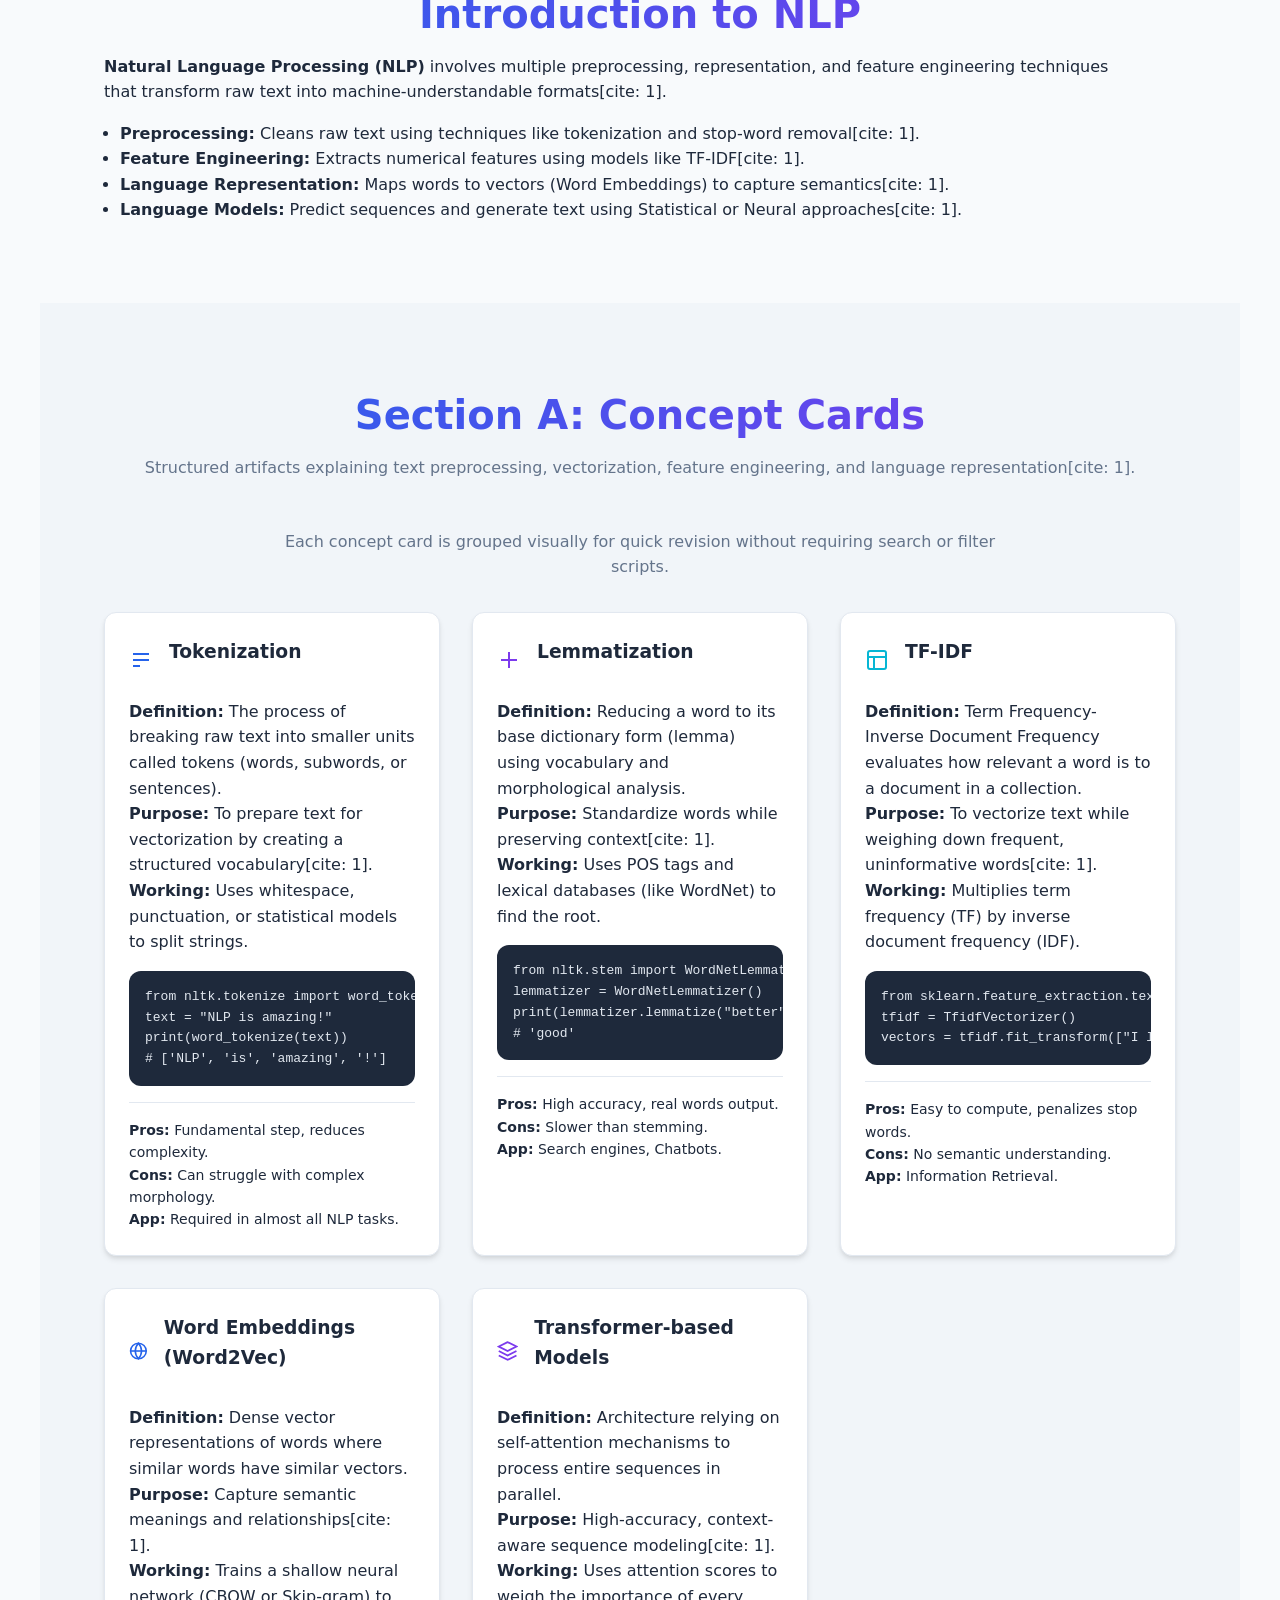
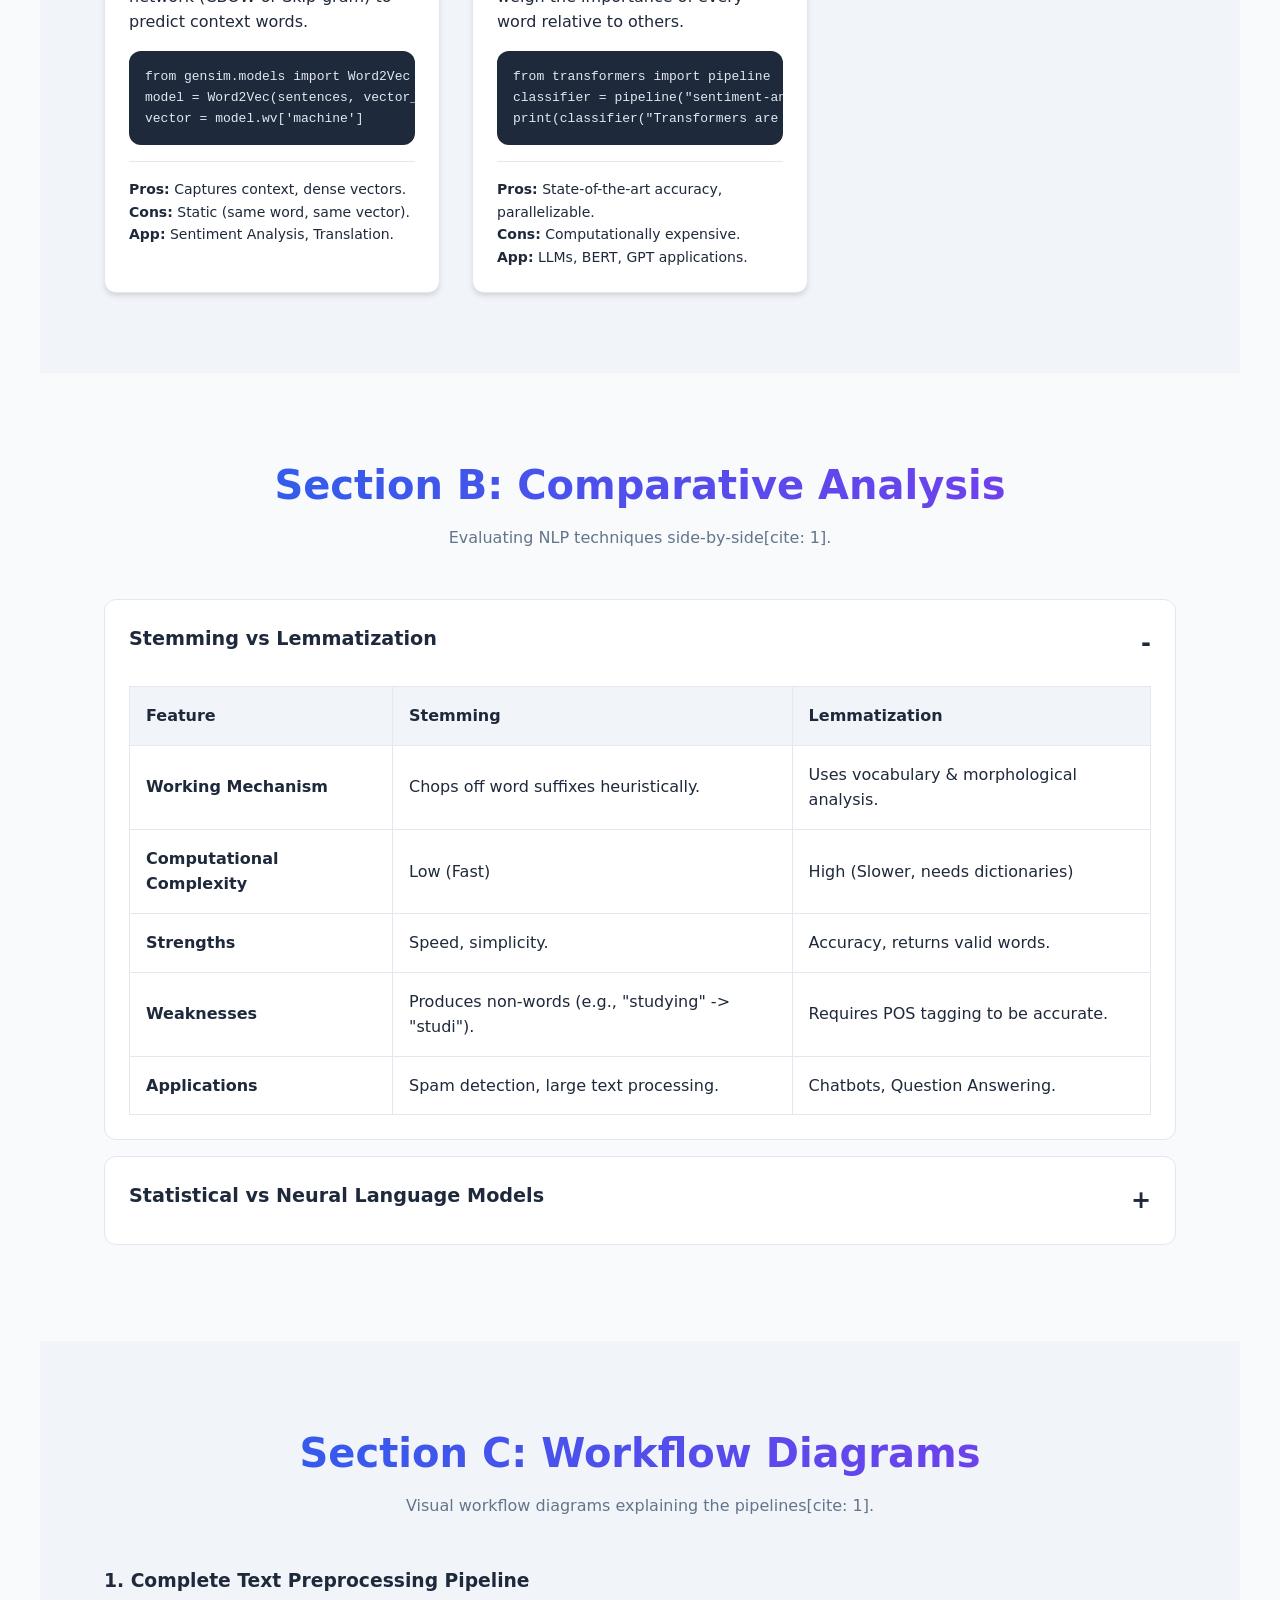
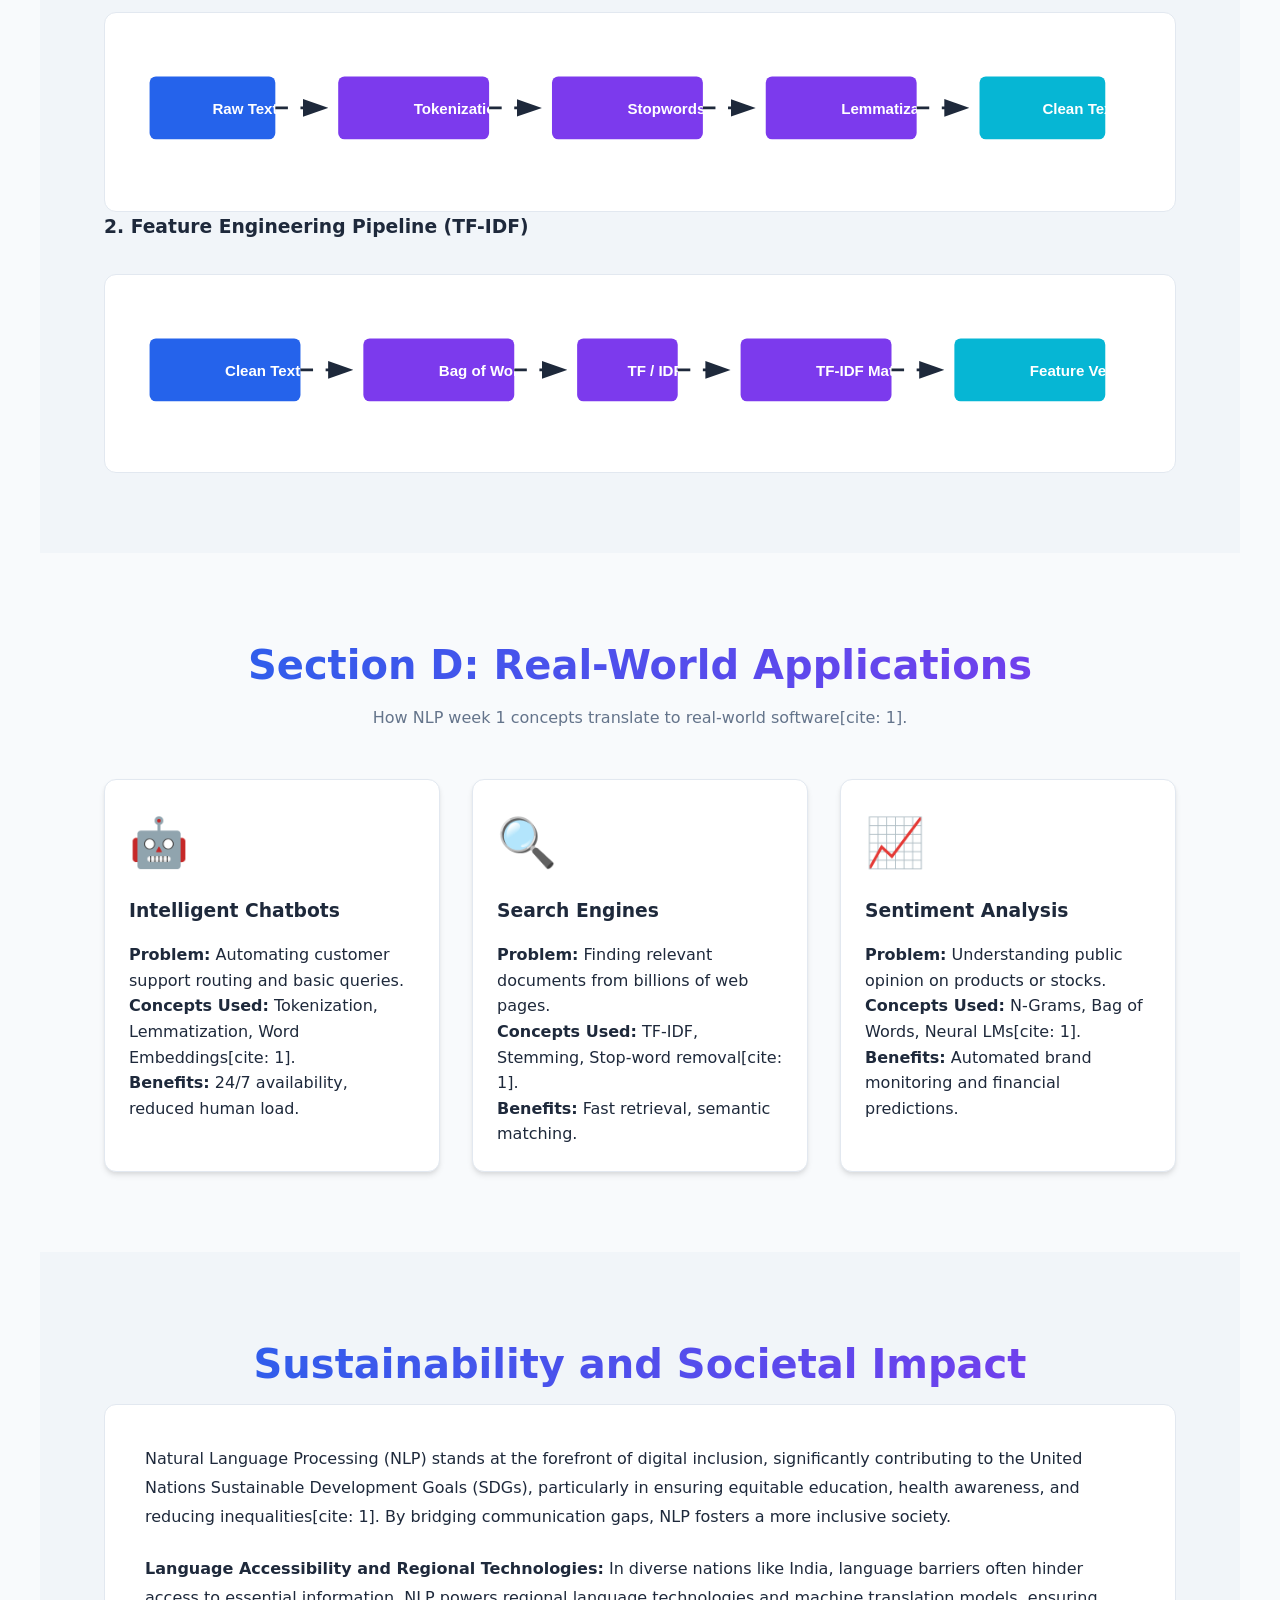
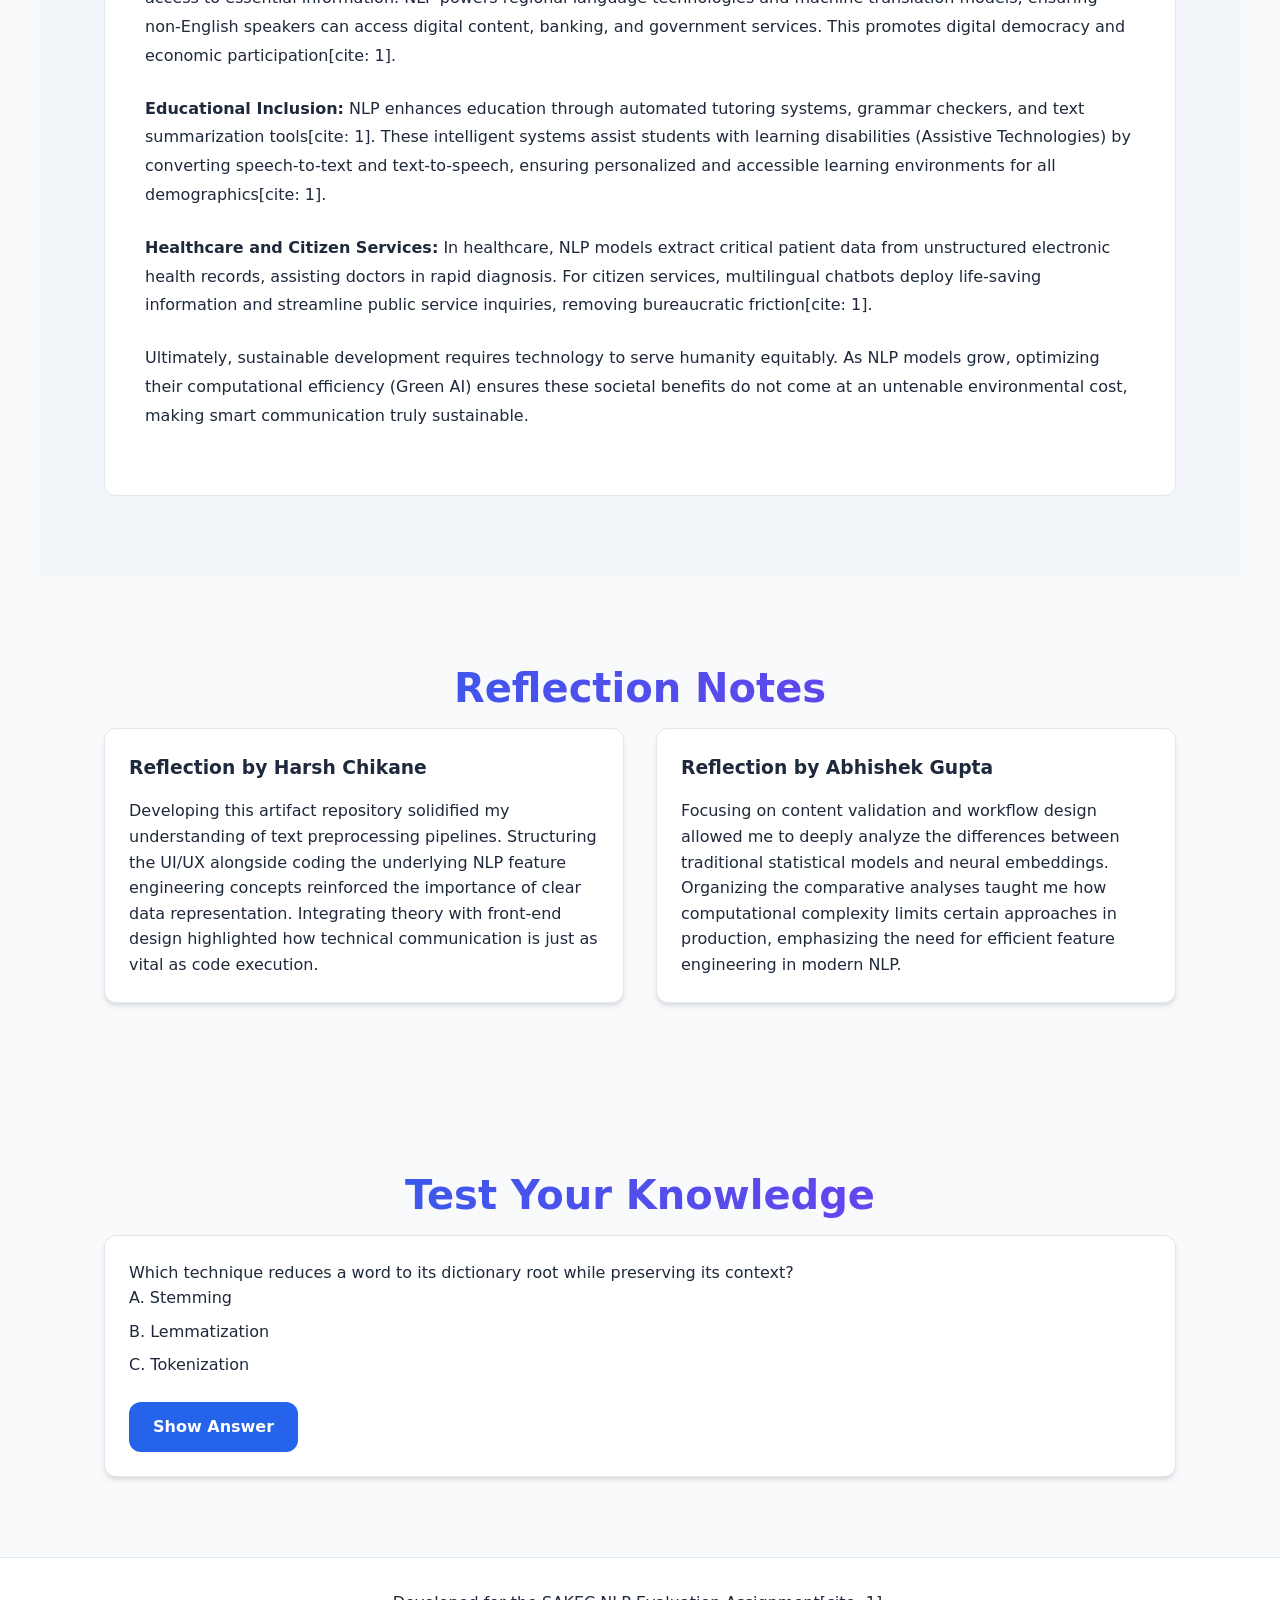
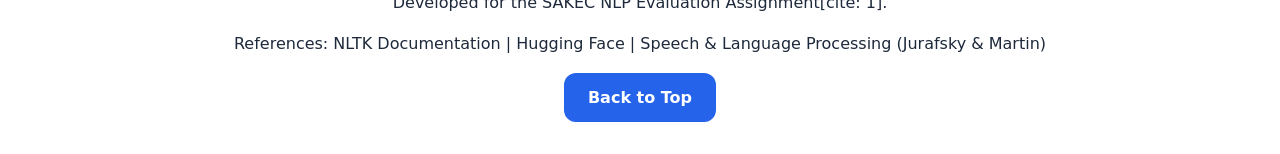
==== commit 98427af9: "Make site GitHub Pages ready without JavaScript" ====
--- a/index.html
+++ b/index.html
@@ -8,8 +8,6 @@
     <link rel="stylesheet" href="css/style.css">
 </head>
 <body>
-    <div class="scroll-progress" id="scroll-progress"></div>
-
     <nav class="navbar">
         <div class="nav-brand">
             <svg width="24" height="24" viewBox="0 0 24 24" fill="none" stroke="currentColor" stroke-width="2"><path d="M12 2v20M17 5H9.5a3.5 3.5 0 0 0 0 7h5a3.5 3.5 0 0 1 0 7H6"/></svg>
@@ -24,16 +22,11 @@
             <li><a href="#applications">Applications</a></li>
             <li><a href="#sustainability">Sustainability</a></li>
         </ul>
-        <div class="nav-actions">
-            <button id="theme-toggle" class="btn-icon" aria-label="Toggle Dark Mode">
-                <svg class="sun-icon" width="20" height="20" viewBox="0 0 24 24" fill="none" stroke="currentColor" stroke-width="2"><circle cx="12" cy="12" r="5"/><line x1="12" y1="1" x2="12" y2="3"/><line x1="12" y1="21" x2="12" y2="23"/><line x1="4.22" y1="4.22" x2="5.64" y2="5.64"/><line x1="18.36" y1="18.36" x2="19.78" y2="19.78"/><line x1="1" y1="12" x2="3" y2="12"/><line x1="21" y1="12" x2="23" y2="12"/><line x1="4.22" y1="19.78" x2="5.64" y2="18.36"/><line x1="18.36" y1="5.64" x2="19.78" y2="4.22"/></svg>
-            </button>
-        </div>
     </nav>
 
     <main>
         <!-- HERO SECTION -->
-        <header id="home" class="hero section reveal">
+        <header id="home" class="hero section">
             <div class="hero-content">
                 <div class="badge">Continuous Comprehensive Evaluation Activity – I[cite: 1]</div>
                 <h1 class="typing-text">Natural Language Processing</h1>
@@ -57,7 +50,7 @@
         </header>
 
         <!-- TEAM SECTION -->
-        <section id="team" class="section reveal">
+        <section id="team" class="section">
             <h2 class="section-title">Knowledge Engineering Team</h2>
             <p class="section-subtitle">Collaborators fulfilling the individual contribution requirements[cite: 1].</p>
             <div class="card-grid team-grid">
@@ -86,7 +79,7 @@
         </section>
 
         <!-- INTRODUCTION SECTION -->
-        <section id="intro" class="section reveal">
+        <section id="intro" class="section">
             <h2 class="section-title">Introduction to NLP</h2>
             <div class="intro-grid">
                 <div class="intro-text">
@@ -119,22 +112,10 @@
         </section>
 
         <!-- SECTION A: CONCEPT CARDS -->
-        <section id="concepts" class="section reveal bg-alt">
+        <section id="concepts" class="section bg-alt">
             <h2 class="section-title">Section A: Concept Cards</h2>
             <p class="section-subtitle">Structured artifacts explaining text preprocessing, vectorization, feature engineering, and language representation[cite: 1].</p>
-            
-            <div class="search-container">
-                <input type="text" id="concept-search" placeholder="Search concepts (e.g., Tokenization, TF-IDF)...">
-            </div>
-
-            <!-- Concept Filter Tabs -->
-            <div class="tabs">
-                <button class="tab active" data-filter="all">All</button>
-                <button class="tab" data-filter="preprocessing">Text Preprocessing</button>
-                <button class="tab" data-filter="feature">Feature Engineering</button>
-                <button class="tab" data-filter="representation">Language Representation</button>
-                <button class="tab" data-filter="models">Language Models</button>
-            </div>
+            <p class="section-note">Each concept card is grouped visually for quick revision without requiring search or filter scripts.</p>
 
             <div class="card-grid" id="concept-grid">
                 <!-- Card 1: Tokenization -->
@@ -147,7 +128,6 @@
                     <p><strong>Purpose:</strong> To prepare text for vectorization by creating a structured vocabulary[cite: 1].</p>
                     <p><strong>Working:</strong> Uses whitespace, punctuation, or statistical models to split strings.</p>
                     <div class="code-block">
-                        <button class="copy-btn">Copy</button>
                         <pre><code>from nltk.tokenize import word_tokenize
 text = "NLP is amazing!"
 print(word_tokenize(text)) 
@@ -170,7 +150,6 @@
                     <p><strong>Purpose:</strong> Standardize words while preserving context[cite: 1].</p>
                     <p><strong>Working:</strong> Uses POS tags and lexical databases (like WordNet) to find the root.</p>
                     <div class="code-block">
-                        <button class="copy-btn">Copy</button>
                         <pre><code>from nltk.stem import WordNetLemmatizer
 lemmatizer = WordNetLemmatizer()
 print(lemmatizer.lemmatize("better", pos="a")) 
@@ -193,7 +172,6 @@
                     <p><strong>Purpose:</strong> To vectorize text while weighing down frequent, uninformative words[cite: 1].</p>
                     <p><strong>Working:</strong> Multiplies term frequency (TF) by inverse document frequency (IDF).</p>
                     <div class="code-block">
-                        <button class="copy-btn">Copy</button>
                         <pre><code>from sklearn.feature_extraction.text import TfidfVectorizer
 tfidf = TfidfVectorizer()
 vectors = tfidf.fit_transform(["I love NLP"])</code></pre>
@@ -215,7 +193,6 @@
                     <p><strong>Purpose:</strong> Capture semantic meanings and relationships[cite: 1].</p>
                     <p><strong>Working:</strong> Trains a shallow neural network (CBOW or Skip-gram) to predict context words.</p>
                     <div class="code-block">
-                        <button class="copy-btn">Copy</button>
                         <pre><code>from gensim.models import Word2Vec
 model = Word2Vec(sentences, vector_size=100)
 vector = model.wv['machine']</code></pre>
@@ -237,7 +214,6 @@
                     <p><strong>Purpose:</strong> High-accuracy, context-aware sequence modeling[cite: 1].</p>
                     <p><strong>Working:</strong> Uses attention scores to weigh the importance of every word relative to others.</p>
                     <div class="code-block">
-                        <button class="copy-btn">Copy</button>
                         <pre><code>from transformers import pipeline
 classifier = pipeline("sentiment-analysis")
 print(classifier("Transformers are great!"))</code></pre>
@@ -252,14 +228,14 @@
         </section>
 
         <!-- SECTION B: COMPARATIVE ANALYSIS -->
-        <section id="comparisons" class="section reveal">
+        <section id="comparisons" class="section">
             <h2 class="section-title">Section B: Comparative Analysis</h2>
             <p class="section-subtitle">Evaluating NLP techniques side-by-side[cite: 1].</p>
 
             <div class="accordion">
                 <!-- Comparison 1 -->
-                <div class="accordion-item">
-                    <button class="accordion-header">Stemming vs Lemmatization</button>
+                <details class="accordion-item" open>
+                    <summary class="accordion-header">Stemming vs Lemmatization</summary>
                     <div class="accordion-content">
                         <div class="table-responsive">
                             <table class="comparison-table">
@@ -300,11 +276,11 @@
                             </table>
                         </div>
                     </div>
-                </div>
+                </details>
 
                 <!-- Comparison 2 -->
-                <div class="accordion-item">
-                    <button class="accordion-header">Statistical vs Neural Language Models</button>
+                <details class="accordion-item">
+                    <summary class="accordion-header">Statistical vs Neural Language Models</summary>
                     <div class="accordion-content">
                         <div class="table-responsive">
                             <table class="comparison-table">
@@ -340,12 +316,12 @@
                             </table>
                         </div>
                     </div>
-                </div>
+                </details>
             </div>
         </section>
 
         <!-- SECTION C: WORKFLOW DIAGRAMS -->
-        <section id="workflows" class="section reveal bg-alt">
+        <section id="workflows" class="section bg-alt">
             <h2 class="section-title">Section C: Workflow Diagrams</h2>
             <p class="section-subtitle">Visual workflow diagrams explaining the pipelines[cite: 1].</p>
 
@@ -411,7 +387,7 @@
         </section>
 
         <!-- SECTION D: REAL WORLD APPLICATIONS -->
-        <section id="applications" class="section reveal">
+        <section id="applications" class="section">
             <h2 class="section-title">Section D: Real-World Applications</h2>
             <p class="section-subtitle">How NLP week 1 concepts translate to real-world software[cite: 1].</p>
             
@@ -441,7 +417,7 @@
         </section>
 
         <!-- SECTION E: SUSTAINABILITY & IMPACT -->
-        <section id="sustainability" class="section reveal bg-alt">
+        <section id="sustainability" class="section bg-alt">
             <h2 class="section-title">Sustainability and Societal Impact</h2>
             <div class="content-box">
                 <p>Natural Language Processing (NLP) stands at the forefront of digital inclusion, significantly contributing to the United Nations Sustainable Development Goals (SDGs), particularly in ensuring equitable education, health awareness, and reducing inequalities[cite: 1]. By bridging communication gaps, NLP fosters a more inclusive society.</p>
@@ -457,7 +433,7 @@
         </section>
 
         <!-- REFLECTION SECTION -->
-        <section id="reflection" class="section reveal">
+        <section id="reflection" class="section">
             <h2 class="section-title">Reflection Notes</h2>
             <div class="card-grid">
                 <div class="card reflection-card">
@@ -472,17 +448,19 @@
         </section>
 
         <!-- INTERACTIVE QUIZ (EXTRA) -->
-        <section class="section reveal">
+        <section class="section">
             <h2 class="section-title">Test Your Knowledge</h2>
             <div class="quiz-container card">
-                <p id="quiz-question">Which technique reduces a word to its dictionary root while preserving its context?</p>
-                <div class="quiz-options">
-                    <label><input type="radio" name="quiz1" value="wrong"> Stemming</label>
-                    <label><input type="radio" name="quiz1" value="correct"> Lemmatization</label>
-                    <label><input type="radio" name="quiz1" value="wrong"> Tokenization</label>
-                </div>
-                <button class="btn-primary mt-2" onclick="checkQuiz()">Submit Answer</button>
-                <p id="quiz-result" class="mt-2"></p>
+                <p>Which technique reduces a word to its dictionary root while preserving its context?</p>
+                <div class="quiz-options static-options">
+                    <p>A. Stemming</p>
+                    <p>B. Lemmatization</p>
+                    <p>C. Tokenization</p>
+                </div>
+                <details class="quiz-answer mt-2">
+                    <summary class="btn-primary">Show Answer</summary>
+                    <p class="mt-2"><strong>Correct answer:</strong> Lemmatization, because it reduces a word to a valid base form while preserving contextual meaning.</p>
+                </details>
             </div>
         </section>
 
@@ -492,10 +470,8 @@
         <div class="footer-content">
             <p>Developed for the SAKEC NLP Evaluation Assignment[cite: 1].</p>
             <p>References: NLTK Documentation | Hugging Face | Speech & Language Processing (Jurafsky & Martin)</p>
-            <button id="back-to-top" class="btn-icon">↑ Top</button>
+            <a href="#home" class="btn-primary">Back to Top</a>
         </div>
     </footer>
-
-    <script src="js/script.js"></script>
 </body>
-</html>+</html>
--- a/css/style.css
+++ b/css/style.css
@@ -48,13 +48,12 @@
 .section { padding: 5rem 5%; max-width: 1200px; margin: 0 auto; }
 .section-title { font-size: 2.5rem; text-align: center; margin-bottom: 0.5rem; background: linear-gradient(to right, var(--primary), var(--secondary)); -webkit-background-clip: text; -webkit-text-fill-color: transparent; }
 .section-subtitle { text-align: center; color: var(--text-muted); margin-bottom: 3rem; }
+.section-note { text-align: center; color: var(--text-muted); margin: 0 auto 2rem; max-width: 720px; }
 .bg-alt { background-color: var(--bg-alt); }
 
-/* PROGRESS BAR */
-.scroll-progress { position: fixed; top: 0; left: 0; height: 4px; background: linear-gradient(to right, var(--primary), var(--accent)); width: 0%; z-index: 1001; transition: width 0.1s; }
-
 /* NAVBAR */
-.navbar { position: fixed; top: 0; width: 100%; padding: 1rem 5%; display: flex; justify-content: space-between; align-items: center; background: rgba(var(--card-bg), 0.8); backdrop-filter: blur(10px); -webkit-backdrop-filter: blur(10px); z-index: 1000; border-bottom: 1px solid var(--border); transition: background 0.3s, border 0.3s; }
+.navbar { position: fixed; top: 0; width: 100%; padding: 1rem 5%; display: flex; justify-content: space-between; align-items: center; background: rgba(255, 255, 255, 0.92); backdrop-filter: blur(10px); -webkit-backdrop-filter: blur(10px); z-index: 1000; border-bottom: 1px solid var(--border); transition: background 0.3s, border 0.3s; }
+[data-theme="dark"] .navbar { background: rgba(15, 23, 42, 0.92); }
 .nav-brand { font-size: 1.5rem; font-weight: bold; display: flex; align-items: center; gap: 0.5rem; color: var(--primary); }
 .nav-links { display: flex; gap: 2rem; }
 .nav-links a { font-weight: 500; transition: var(--transition); }
@@ -93,24 +92,18 @@
 .intro-illustration { flex: 1; }
 
 /* CONCEPTS */
-.search-container { max-width: 600px; margin: 0 auto 2rem; }
-#concept-search { width: 100%; padding: 1rem; border-radius: var(--radius); border: 1px solid var(--border); background: var(--card-bg); color: var(--text-main); font-size: 1rem; }
-.tabs { display: flex; justify-content: center; flex-wrap: wrap; gap: 1rem; margin-bottom: 2rem; }
-.tab { padding: 0.5rem 1.5rem; border: none; background: var(--card-bg); color: var(--text-main); border-radius: 20px; cursor: pointer; transition: var(--transition); font-weight: 500; }
-.tab.active, .tab:hover { background: var(--primary); color: white; }
 .concept-card .card-header { display: flex; align-items: center; gap: 1rem; margin-bottom: 1rem; }
 .concept-icon { width: 24px; height: 24px; }
 .code-block { position: relative; background: #1E293B; color: #E2E8F0; padding: 1rem; border-radius: var(--radius); margin: 1rem 0; overflow-x: auto; }
-.copy-btn { position: absolute; top: 0.5rem; right: 0.5rem; background: var(--text-muted); color: white; border: none; padding: 0.25rem 0.5rem; border-radius: 4px; cursor: pointer; font-size: 0.75rem; }
 .card-meta { margin-top: 1rem; padding-top: 1rem; border-top: 1px solid var(--border); font-size: 0.875rem; }
 
 /* COMPARISONS */
 .accordion-item { border: 1px solid var(--border); border-radius: var(--radius); margin-bottom: 1rem; overflow: hidden; background: var(--card-bg); }
-.accordion-header { width: 100%; text-align: left; padding: 1.5rem; background: none; border: none; font-size: 1.2rem; font-weight: bold; color: var(--text-main); cursor: pointer; display: flex; justify-content: space-between; }
+.accordion-header { list-style: none; width: 100%; text-align: left; padding: 1.5rem; background: none; border: none; font-size: 1.2rem; font-weight: bold; color: var(--text-main); cursor: pointer; display: flex; justify-content: space-between; }
+.accordion-header::-webkit-details-marker { display: none; }
 .accordion-header::after { content: '+'; font-size: 1.5rem; }
-.accordion-item.active .accordion-header::after { content: '-'; }
-.accordion-content { max-height: 0; overflow: hidden; transition: max-height 0.3s ease; }
-.accordion-item.active .accordion-content { max-height: 1000px; padding: 0 1.5rem 1.5rem; }
+.accordion-item[open] .accordion-header::after { content: '-'; }
+.accordion-content { padding: 0 1.5rem 1.5rem; }
 .table-responsive { overflow-x: auto; }
 .comparison-table { width: 100%; border-collapse: collapse; min-width: 600px; }
 .comparison-table th, .comparison-table td { padding: 1rem; border: 1px solid var(--border); text-align: left; }
@@ -128,9 +121,11 @@
 .content-box { background: var(--card-bg); padding: 2.5rem; border-radius: var(--radius); border: 1px solid var(--border); line-height: 1.8; }
 .content-box p { margin-bottom: 1.5rem; }
 
-/* REVEAL ANIMATIONS */
-.reveal { opacity: 0; transform: translateY(50px); transition: all 0.8s ease-out; }
-.reveal.active { opacity: 1; transform: translateY(0); }
+/* QUIZ */
+.static-options p { margin-bottom: 0.5rem; }
+.quiz-answer { display: inline-block; }
+.quiz-answer summary { list-style: none; }
+.quiz-answer summary::-webkit-details-marker { display: none; }
 
 /* FOOTER */
 footer { text-align: center; padding: 2rem; background: var(--card-bg); border-top: 1px solid var(--border); }
@@ -150,5 +145,4 @@
     .hero h1.typing-text { font-size: 2rem; border-right: none; white-space: normal; animation: none; }
     .academic-details { border-left: none; padding-left: 0; }
     .intro-grid { flex-direction: column; }
-    .tabs { flex-direction: column; }
-}+}
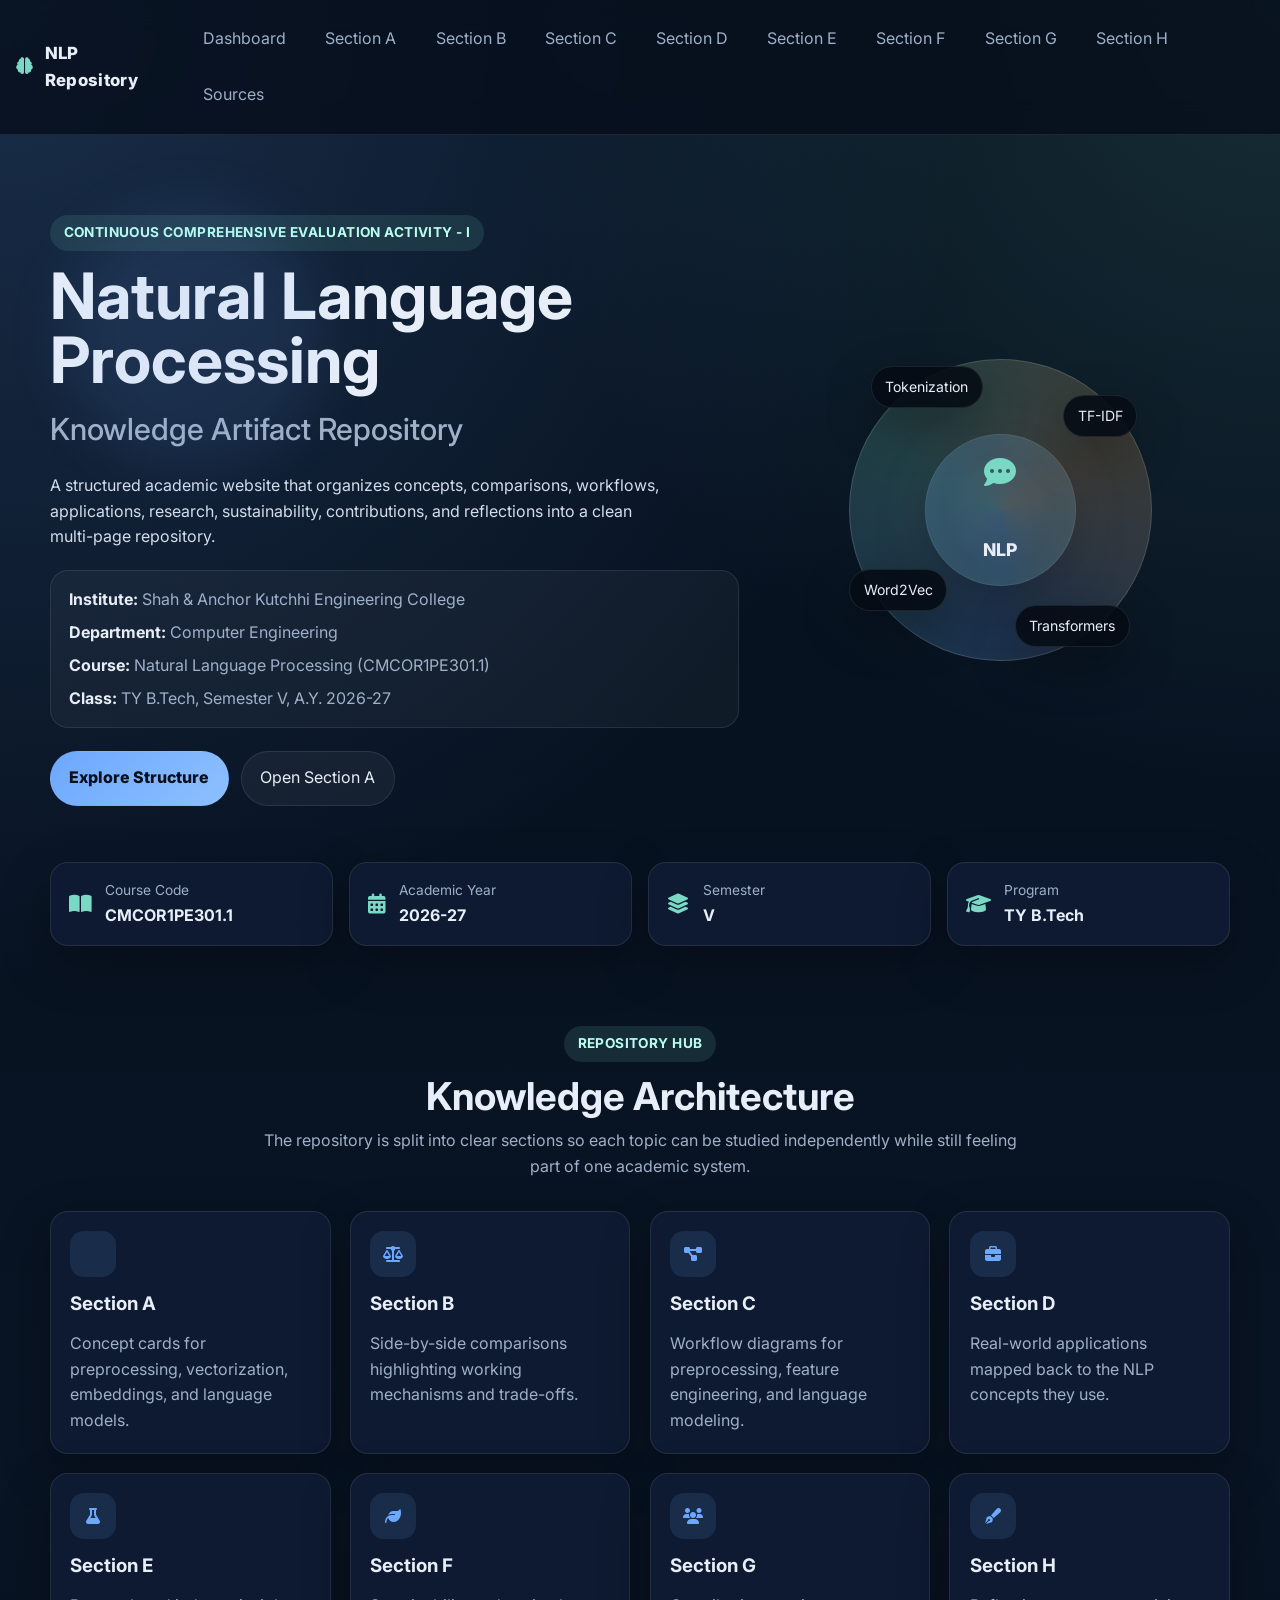
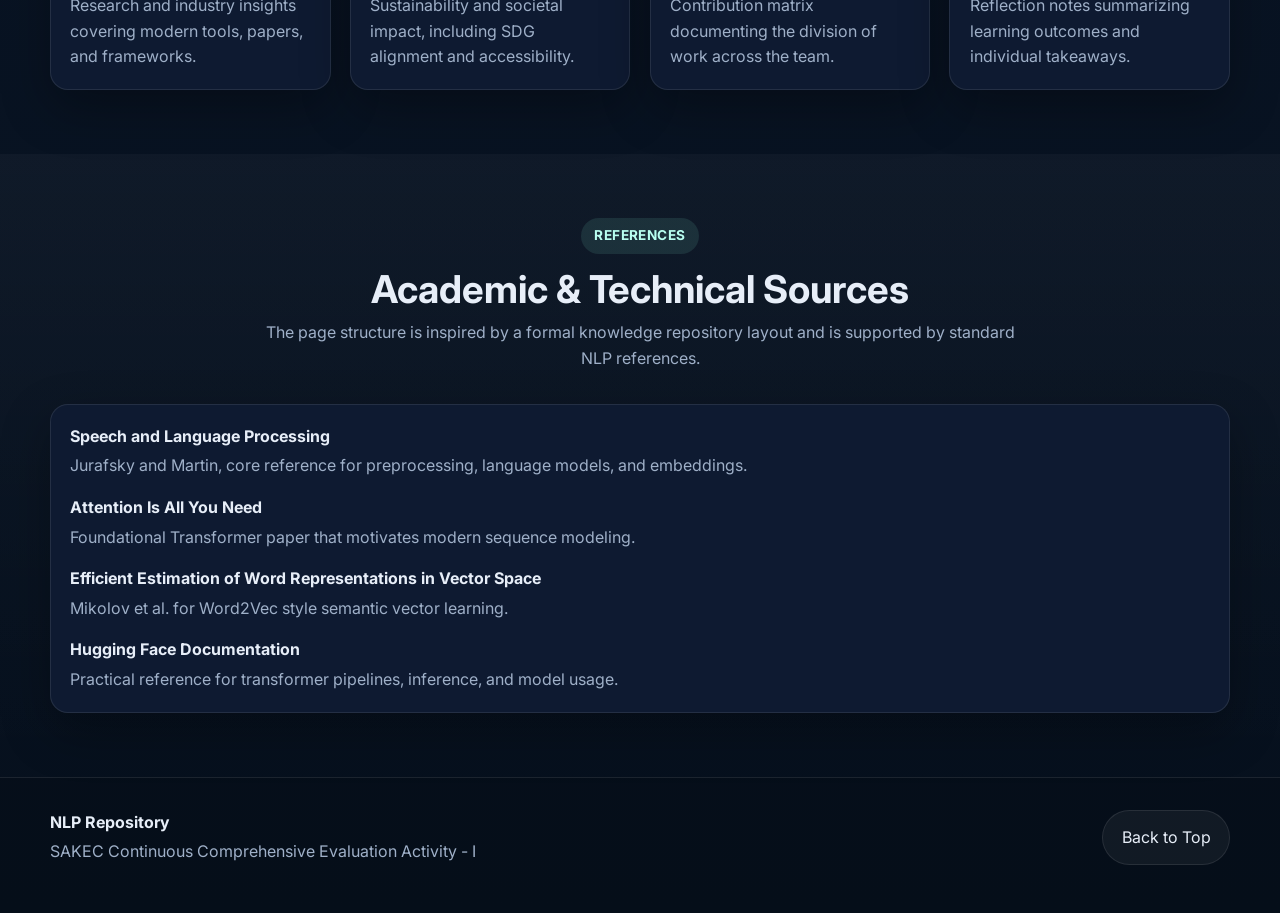
==== commit 9ef52f77: "Update index.html, readme.md and add CSS and JS files" ====
--- a/index.html
+++ b/index.html
@@ -1,477 +1,118 @@
 <!DOCTYPE html>
-<html lang="en" data-theme="light">
+<html lang="en">
 <head>
     <meta charset="UTF-8">
     <meta name="viewport" content="width=device-width, initial-scale=1.0">
-    <meta name="description" content="Natural Language Processing - Knowledge Artifact Repository">
-    <title>NLP Knowledge Repository | SAKEC</title>
-    <link rel="stylesheet" href="css/style.css">
+    <meta name="description" content="Natural Language Processing knowledge artifact repository">
+    <title>NLP Knowledge Artifact Repository | SAKEC</title>
+    <link rel="preconnect" href="https://fonts.googleapis.com">
+    <link rel="preconnect" href="https://fonts.gstatic.com" crossorigin>
+    <link href="https://fonts.googleapis.com/css2?family=Inter:wght@300;400;500;600;700;800&family=Fira+Code:wght@400;500&display=swap" rel="stylesheet">
+    <link rel="stylesheet" href="https://cdnjs.cloudflare.com/ajax/libs/font-awesome/6.5.1/css/all.min.css">
+    <link rel="stylesheet" href="css/common.css">
 </head>
 <body>
     <nav class="navbar">
-        <div class="nav-brand">
-            <svg width="24" height="24" viewBox="0 0 24 24" fill="none" stroke="currentColor" stroke-width="2"><path d="M12 2v20M17 5H9.5a3.5 3.5 0 0 0 0 7h5a3.5 3.5 0 0 1 0 7H6"/></svg>
-            NLP Repo
-        </div>
-        <ul class="nav-links">
-            <li><a href="#home">Home</a></li>
-            <li><a href="#team">Team</a></li>
-            <li><a href="#concepts">Concepts</a></li>
-            <li><a href="#comparisons">Comparisons</a></li>
-            <li><a href="#workflows">Workflows</a></li>
-            <li><a href="#applications">Applications</a></li>
-            <li><a href="#sustainability">Sustainability</a></li>
+        <a class="nav-brand" href="index.html"><i class="fa-solid fa-brain"></i><span>NLP Repository</span></a>
+        <button class="hamburger" type="button" aria-label="Toggle navigation" onclick="toggleNav()"><span></span><span></span><span></span></button>
+        <ul class="nav-links" id="navLinks">
+            <li><a href="#dashboard">Dashboard</a></li>
+            <li><a href="pages/section_a.html">Section A</a></li>
+            <li><a href="pages/section_b.html">Section B</a></li>
+            <li><a href="pages/section_c.html">Section C</a></li>
+            <li><a href="pages/section_d.html">Section D</a></li>
+            <li><a href="pages/section_e.html">Section E</a></li>
+            <li><a href="pages/section_f.html">Section F</a></li>
+            <li><a href="pages/section_g.html">Section G</a></li>
+            <li><a href="pages/section_h.html">Section H</a></li>
+            <li><a href="#sources">Sources</a></li>
         </ul>
     </nav>
 
-    <main>
-        <!-- HERO SECTION -->
-        <header id="home" class="hero section">
-            <div class="hero-content">
-                <div class="badge">Continuous Comprehensive Evaluation Activity – I[cite: 1]</div>
-                <h1 class="typing-text">Natural Language Processing</h1>
+    <header class="hero">
+        <div class="container hero-grid">
+            <div class="hero-copy">
+                <div class="badge">Continuous Comprehensive Evaluation Activity - I</div>
+                <h1>Natural Language Processing</h1>
                 <h2>Knowledge Artifact Repository</h2>
-                <div class="academic-details">
-                    <p><strong>Institute:</strong> Shah & Anchor Kutchhi Engineering College[cite: 1]</p>
-                    <p><strong>Department:</strong> Computer Engineering</p>
-                    <p><strong>Course:</strong> Natural Language Processing (CMCORIPE301.1)[cite: 1]</p>
-                    <p><strong>Class:</strong> TY B. Tech, Semester V, A.Y. 2026-27[cite: 1]</p>
+                <p class="hero-lead">A structured academic website that organizes concepts, comparisons, workflows, applications, research, sustainability, contributions, and reflections into a clean multi-page repository.</p>
+                <div class="hero-meta">
+                    <div><strong>Institute:</strong> Shah & Anchor Kutchhi Engineering College</div>
+                    <div><strong>Department:</strong> Computer Engineering</div>
+                    <div><strong>Course:</strong> Natural Language Processing (CMCOR1PE301.1)</div>
+                    <div><strong>Class:</strong> TY B.Tech, Semester V, A.Y. 2026-27</div>
                 </div>
-                <a href="#concepts" class="btn-primary">Explore Repository</a>
-            </div>
-            <div class="hero-illustration">
-                <svg width="300" height="300" viewBox="0 0 100 100" class="animated-svg">
-                    <circle cx="50" cy="50" r="40" fill="none" stroke="var(--primary)" stroke-width="2" stroke-dasharray="5,5" class="spin"/>
-                    <circle cx="50" cy="50" r="25" fill="var(--secondary)" opacity="0.2"/>
-                    <path d="M30 50 Q 50 20 70 50 T 30 50" fill="none" stroke="var(--accent)" stroke-width="3" class="pulse-path"/>
-                    <text x="50" y="55" font-size="12" text-anchor="middle" fill="var(--text-main)" font-weight="bold">NLP</text>
-                </svg>
-            </div>
-        </header>
-
-        <!-- TEAM SECTION -->
-        <section id="team" class="section">
-            <h2 class="section-title">Knowledge Engineering Team</h2>
-            <p class="section-subtitle">Collaborators fulfilling the individual contribution requirements[cite: 1].</p>
-            <div class="card-grid team-grid">
-                <div class="card team-card">
-                    <div class="avatar">HC</div>
-                    <h3>Harsh Chikane</h3>
-                    <p class="roll">Roll No: 13</p>
-                    <div class="roles">
-                        <span class="tag">Repository Designer</span>
-                        <span class="tag">Research</span>
-                        <span class="tag">Documentation</span>
-                        <span class="tag">Frontend Development</span>
-                    </div>
-                </div>
-                <div class="card team-card">
-                    <div class="avatar">AG</div>
-                    <h3>Abhishek Gupta</h3>
-                    <p class="roll">Roll No: <em>To be Updated</em></p>
-                    <div class="roles">
-                        <span class="tag">Research</span>
-                        <span class="tag">Content Validation</span>
-                        <span class="tag">Workflow Design</span>
-                    </div>
+                <div class="hero-actions">
+                    <a class="btn-primary" href="#dashboard">Explore Structure</a>
+                    <a class="btn-secondary" href="pages/section_a.html">Open Section A</a>
                 </div>
             </div>
-        </section>
-
-        <!-- INTRODUCTION SECTION -->
-        <section id="intro" class="section">
-            <h2 class="section-title">Introduction to NLP</h2>
-            <div class="intro-grid">
-                <div class="intro-text">
-                    <p><strong>Natural Language Processing (NLP)</strong> involves multiple preprocessing, representation, and feature engineering techniques that transform raw text into machine-understandable formats[cite: 1].</p>
-                    <ul>
-                        <li><strong>Preprocessing:</strong> Cleans raw text using techniques like tokenization and stop-word removal[cite: 1].</li>
-                        <li><strong>Feature Engineering:</strong> Extracts numerical features using models like TF-IDF[cite: 1].</li>
-                        <li><strong>Language Representation:</strong> Maps words to vectors (Word Embeddings) to capture semantics[cite: 1].</li>
-                        <li><strong>Language Models:</strong> Predict sequences and generate text using Statistical or Neural approaches[cite: 1].</li>
-                    </ul>
-                </div>
-                <div class="intro-illustration">
-                    <svg viewBox="0 0 200 120" width="100%" height="100%">
-                        <rect x="10" y="40" width="40" height="30" rx="5" fill="var(--primary)" opacity="0.8"/>
-                        <text x="30" y="58" font-size="8" fill="#fff" text-anchor="middle">Text</text>
-                        <line x1="50" y1="55" x2="80" y2="55" stroke="var(--text-main)" stroke-width="2" marker-end="url(#arrow)"/>
-                        <rect x="80" y="40" width="40" height="30" rx="5" fill="var(--secondary)" opacity="0.8"/>
-                        <text x="100" y="58" font-size="8" fill="#fff" text-anchor="middle">NLP Engine</text>
-                        <line x1="120" y1="55" x2="150" y2="55" stroke="var(--text-main)" stroke-width="2" marker-end="url(#arrow)"/>
-                        <rect x="150" y="40" width="40" height="30" rx="5" fill="var(--accent)" opacity="0.8"/>
-                        <text x="170" y="58" font-size="8" fill="#fff" text-anchor="middle">Insight</text>
-                        <defs>
-                            <marker id="arrow" markerWidth="10" markerHeight="10" refX="9" refY="3" orient="auto" markerUnits="strokeWidth">
-                                <path d="M0,0 L0,6 L9,3 z" fill="var(--text-main)" />
-                            </marker>
-                        </defs>
-                    </svg>
+            <div class="hero-visual">
+                <div class="orbital-card">
+                    <div class="orbital-ring"></div>
+                    <div class="orbital-core"><i class="fa-solid fa-comment-dots"></i><span>NLP</span></div>
+                    <span class="orbital-item item-1">Tokenization</span>
+                    <span class="orbital-item item-2">TF-IDF</span>
+                    <span class="orbital-item item-3">Word2Vec</span>
+                    <span class="orbital-item item-4">Transformers</span>
                 </div>
             </div>
-        </section>
+        </div>
+    </header>
 
-        <!-- SECTION A: CONCEPT CARDS -->
-        <section id="concepts" class="section bg-alt">
-            <h2 class="section-title">Section A: Concept Cards</h2>
-            <p class="section-subtitle">Structured artifacts explaining text preprocessing, vectorization, feature engineering, and language representation[cite: 1].</p>
-            <p class="section-note">Each concept card is grouped visually for quick revision without requiring search or filter scripts.</p>
+    <section class="course-strip">
+        <div class="container course-grid">
+            <article class="stat-card"><i class="fa-solid fa-book-open"></i><div><span>Course Code</span><strong>CMCOR1PE301.1</strong></div></article>
+            <article class="stat-card"><i class="fa-solid fa-calendar-days"></i><div><span>Academic Year</span><strong>2026-27</strong></div></article>
+            <article class="stat-card"><i class="fa-solid fa-layer-group"></i><div><span>Semester</span><strong>V</strong></div></article>
+            <article class="stat-card"><i class="fa-solid fa-graduation-cap"></i><div><span>Program</span><strong>TY B.Tech</strong></div></article>
+        </div>
+    </section>
 
-            <div class="card-grid" id="concept-grid">
-                <!-- Card 1: Tokenization -->
-                <article class="card concept-card" data-category="preprocessing">
-                    <div class="card-header">
-                        <svg class="concept-icon" viewBox="0 0 24 24" fill="none" stroke="var(--primary)" stroke-width="2"><path d="M4 6h16M4 12h16M4 18h7"/></svg>
-                        <h3>Tokenization</h3>
-                    </div>
-                    <p><strong>Definition:</strong> The process of breaking raw text into smaller units called tokens (words, subwords, or sentences).</p>
-                    <p><strong>Purpose:</strong> To prepare text for vectorization by creating a structured vocabulary[cite: 1].</p>
-                    <p><strong>Working:</strong> Uses whitespace, punctuation, or statistical models to split strings.</p>
-                    <div class="code-block">
-                        <pre><code>from nltk.tokenize import word_tokenize
-text = "NLP is amazing!"
-print(word_tokenize(text)) 
-# ['NLP', 'is', 'amazing', '!']</code></pre>
-                    </div>
-                    <div class="card-meta">
-                        <p><strong>Pros:</strong> Fundamental step, reduces complexity.</p>
-                        <p><strong>Cons:</strong> Can struggle with complex morphology.</p>
-                        <p><strong>App:</strong> Required in almost all NLP tasks.</p>
-                    </div>
-                </article>
+    <section id="dashboard" class="section">
+        <div class="container">
+            <div class="section-header">
+                <div class="section-label">Repository Hub</div>
+                <h2 class="section-title">Knowledge Architecture</h2>
+                <p class="section-desc">The repository is split into clear sections so each topic can be studied independently while still feeling part of one academic system.</p>
+            </div>
+            <div class="dashboard-grid">
+                <a class="dashboard-card" href="pages/section_a.html"><span class="dashboard-icon"><i class="fa-solid fa-cards-blank"></i></span><h3>Section A</h3><p>Concept cards for preprocessing, vectorization, embeddings, and language models.</p></a>
+                <a class="dashboard-card" href="pages/section_b.html"><span class="dashboard-icon"><i class="fa-solid fa-scale-balanced"></i></span><h3>Section B</h3><p>Side-by-side comparisons highlighting working mechanisms and trade-offs.</p></a>
+                <a class="dashboard-card" href="pages/section_c.html"><span class="dashboard-icon"><i class="fa-solid fa-diagram-project"></i></span><h3>Section C</h3><p>Workflow diagrams for preprocessing, feature engineering, and language modeling.</p></a>
+                <a class="dashboard-card" href="pages/section_d.html"><span class="dashboard-icon"><i class="fa-solid fa-briefcase"></i></span><h3>Section D</h3><p>Real-world applications mapped back to the NLP concepts they use.</p></a>
+                <a class="dashboard-card" href="pages/section_e.html"><span class="dashboard-icon"><i class="fa-solid fa-flask"></i></span><h3>Section E</h3><p>Research and industry insights covering modern tools, papers, and frameworks.</p></a>
+                <a class="dashboard-card" href="pages/section_f.html"><span class="dashboard-icon"><i class="fa-solid fa-leaf"></i></span><h3>Section F</h3><p>Sustainability and societal impact, including SDG alignment and accessibility.</p></a>
+                <a class="dashboard-card" href="pages/section_g.html"><span class="dashboard-icon"><i class="fa-solid fa-users"></i></span><h3>Section G</h3><p>Contribution matrix documenting the division of work across the team.</p></a>
+                <a class="dashboard-card" href="pages/section_h.html"><span class="dashboard-icon"><i class="fa-solid fa-pen-fancy"></i></span><h3>Section H</h3><p>Reflection notes summarizing learning outcomes and individual takeaways.</p></a>
+            </div>
+        </div>
+    </section>
 
-                <!-- Card 2: Lemmatization -->
-                <article class="card concept-card" data-category="preprocessing">
-                    <div class="card-header">
-                        <svg class="concept-icon" viewBox="0 0 24 24" fill="none" stroke="var(--secondary)" stroke-width="2"><path d="M12 20v-8m0 0V4m0 8h8m-8 0H4"/></svg>
-                        <h3>Lemmatization</h3>
-                    </div>
-                    <p><strong>Definition:</strong> Reducing a word to its base dictionary form (lemma) using vocabulary and morphological analysis.</p>
-                    <p><strong>Purpose:</strong> Standardize words while preserving context[cite: 1].</p>
-                    <p><strong>Working:</strong> Uses POS tags and lexical databases (like WordNet) to find the root.</p>
-                    <div class="code-block">
-                        <pre><code>from nltk.stem import WordNetLemmatizer
-lemmatizer = WordNetLemmatizer()
-print(lemmatizer.lemmatize("better", pos="a")) 
-# 'good'</code></pre>
-                    </div>
-                    <div class="card-meta">
-                        <p><strong>Pros:</strong> High accuracy, real words output.</p>
-                        <p><strong>Cons:</strong> Slower than stemming.</p>
-                        <p><strong>App:</strong> Search engines, Chatbots.</p>
-                    </div>
-                </article>
+    <section id="sources" class="section section-alt">
+        <div class="container">
+            <div class="section-header">
+                <div class="section-label">References</div>
+                <h2 class="section-title">Academic & Technical Sources</h2>
+                <p class="section-desc">The page structure is inspired by a formal knowledge repository layout and is supported by standard NLP references.</p>
+            </div>
+            <div class="source-list card">
+                <div class="source-item"><strong>Speech and Language Processing</strong><span>Jurafsky and Martin, core reference for preprocessing, language models, and embeddings.</span></div>
+                <div class="source-item"><strong>Attention Is All You Need</strong><span>Foundational Transformer paper that motivates modern sequence modeling.</span></div>
+                <div class="source-item"><strong>Efficient Estimation of Word Representations in Vector Space</strong><span>Mikolov et al. for Word2Vec style semantic vector learning.</span></div>
+                <div class="source-item"><strong>Hugging Face Documentation</strong><span>Practical reference for transformer pipelines, inference, and model usage.</span></div>
+            </div>
+        </div>
+    </section>
 
-                <!-- Card 3: TF-IDF -->
-                <article class="card concept-card" data-category="feature">
-                    <div class="card-header">
-                        <svg class="concept-icon" viewBox="0 0 24 24" fill="none" stroke="var(--accent)" stroke-width="2"><rect x="3" y="3" width="18" height="18" rx="2" ry="2"/><line x1="3" y1="9" x2="21" y2="9"/><line x1="9" y1="21" x2="9" y2="9"/></svg>
-                        <h3>TF-IDF</h3>
-                    </div>
-                    <p><strong>Definition:</strong> Term Frequency-Inverse Document Frequency evaluates how relevant a word is to a document in a collection.</p>
-                    <p><strong>Purpose:</strong> To vectorize text while weighing down frequent, uninformative words[cite: 1].</p>
-                    <p><strong>Working:</strong> Multiplies term frequency (TF) by inverse document frequency (IDF).</p>
-                    <div class="code-block">
-                        <pre><code>from sklearn.feature_extraction.text import TfidfVectorizer
-tfidf = TfidfVectorizer()
-vectors = tfidf.fit_transform(["I love NLP"])</code></pre>
-                    </div>
-                    <div class="card-meta">
-                        <p><strong>Pros:</strong> Easy to compute, penalizes stop words.</p>
-                        <p><strong>Cons:</strong> No semantic understanding.</p>
-                        <p><strong>App:</strong> Information Retrieval.</p>
-                    </div>
-                </article>
-
-                <!-- Card 4: Word Embeddings -->
-                <article class="card concept-card" data-category="representation">
-                    <div class="card-header">
-                        <svg class="concept-icon" viewBox="0 0 24 24" fill="none" stroke="var(--primary)" stroke-width="2"><circle cx="12" cy="12" r="10"/><line x1="2" y1="12" x2="22" y2="12"/><path d="M12 2a15.3 15.3 0 0 1 4 10 15.3 15.3 0 0 1-4 10 15.3 15.3 0 0 1-4-10 15.3 15.3 0 0 1 4-10z"/></svg>
-                        <h3>Word Embeddings (Word2Vec)</h3>
-                    </div>
-                    <p><strong>Definition:</strong> Dense vector representations of words where similar words have similar vectors.</p>
-                    <p><strong>Purpose:</strong> Capture semantic meanings and relationships[cite: 1].</p>
-                    <p><strong>Working:</strong> Trains a shallow neural network (CBOW or Skip-gram) to predict context words.</p>
-                    <div class="code-block">
-                        <pre><code>from gensim.models import Word2Vec
-model = Word2Vec(sentences, vector_size=100)
-vector = model.wv['machine']</code></pre>
-                    </div>
-                    <div class="card-meta">
-                        <p><strong>Pros:</strong> Captures context, dense vectors.</p>
-                        <p><strong>Cons:</strong> Static (same word, same vector).</p>
-                        <p><strong>App:</strong> Sentiment Analysis, Translation.</p>
-                    </div>
-                </article>
-
-                <!-- Card 5: Transformer Models -->
-                <article class="card concept-card" data-category="models">
-                    <div class="card-header">
-                        <svg class="concept-icon" viewBox="0 0 24 24" fill="none" stroke="var(--secondary)" stroke-width="2"><polygon points="12 2 2 7 12 12 22 7 12 2"/><polyline points="2 17 12 22 22 17"/><polyline points="2 12 12 17 22 12"/></svg>
-                        <h3>Transformer-based Models</h3>
-                    </div>
-                    <p><strong>Definition:</strong> Architecture relying on self-attention mechanisms to process entire sequences in parallel.</p>
-                    <p><strong>Purpose:</strong> High-accuracy, context-aware sequence modeling[cite: 1].</p>
-                    <p><strong>Working:</strong> Uses attention scores to weigh the importance of every word relative to others.</p>
-                    <div class="code-block">
-                        <pre><code>from transformers import pipeline
-classifier = pipeline("sentiment-analysis")
-print(classifier("Transformers are great!"))</code></pre>
-                    </div>
-                    <div class="card-meta">
-                        <p><strong>Pros:</strong> State-of-the-art accuracy, parallelizable.</p>
-                        <p><strong>Cons:</strong> Computationally expensive.</p>
-                        <p><strong>App:</strong> LLMs, BERT, GPT applications.</p>
-                    </div>
-                </article>
-            </div>
-        </section>
-
-        <!-- SECTION B: COMPARATIVE ANALYSIS -->
-        <section id="comparisons" class="section">
-            <h2 class="section-title">Section B: Comparative Analysis</h2>
-            <p class="section-subtitle">Evaluating NLP techniques side-by-side[cite: 1].</p>
-
-            <div class="accordion">
-                <!-- Comparison 1 -->
-                <details class="accordion-item" open>
-                    <summary class="accordion-header">Stemming vs Lemmatization</summary>
-                    <div class="accordion-content">
-                        <div class="table-responsive">
-                            <table class="comparison-table">
-                                <thead>
-                                    <tr>
-                                        <th>Feature</th>
-                                        <th>Stemming</th>
-                                        <th>Lemmatization</th>
-                                    </tr>
-                                </thead>
-                                <tbody>
-                                    <tr>
-                                        <td><strong>Working Mechanism</strong></td>
-                                        <td>Chops off word suffixes heuristically.</td>
-                                        <td>Uses vocabulary & morphological analysis.</td>
-                                    </tr>
-                                    <tr>
-                                        <td><strong>Computational Complexity</strong></td>
-                                        <td>Low (Fast)</td>
-                                        <td>High (Slower, needs dictionaries)</td>
-                                    </tr>
-                                    <tr>
-                                        <td><strong>Strengths</strong></td>
-                                        <td>Speed, simplicity.</td>
-                                        <td>Accuracy, returns valid words.</td>
-                                    </tr>
-                                    <tr>
-                                        <td><strong>Weaknesses</strong></td>
-                                        <td>Produces non-words (e.g., "studying" -> "studi").</td>
-                                        <td>Requires POS tagging to be accurate.</td>
-                                    </tr>
-                                    <tr>
-                                        <td><strong>Applications</strong></td>
-                                        <td>Spam detection, large text processing.</td>
-                                        <td>Chatbots, Question Answering.</td>
-                                    </tr>
-                                </tbody>
-                            </table>
-                        </div>
-                    </div>
-                </details>
-
-                <!-- Comparison 2 -->
-                <details class="accordion-item">
-                    <summary class="accordion-header">Statistical vs Neural Language Models</summary>
-                    <div class="accordion-content">
-                        <div class="table-responsive">
-                            <table class="comparison-table">
-                                <thead>
-                                    <tr>
-                                        <th>Feature</th>
-                                        <th>Statistical LMs (e.g., N-grams)</th>
-                                        <th>Neural LMs (e.g., Transformers)</th>
-                                    </tr>
-                                </thead>
-                                <tbody>
-                                    <tr>
-                                        <td><strong>Working Mechanism</strong></td>
-                                        <td>Calculates probability based on frequency counts.</td>
-                                        <td>Uses neural networks to learn distributed representations.</td>
-                                    </tr>
-                                    <tr>
-                                        <td><strong>Memory Usage</strong></td>
-                                        <td>High (grows exponentially with N).</td>
-                                        <td>Fixed size parameters, though large models need GPUs.</td>
-                                    </tr>
-                                    <tr>
-                                        <td><strong>Strengths</strong></td>
-                                        <td>Simple to implement, interpretable.</td>
-                                        <td>Generalizes well to unseen data, captures long contexts.</td>
-                                    </tr>
-                                    <tr>
-                                        <td><strong>Weaknesses</strong></td>
-                                        <td>Data sparsity, limited context window.</td>
-                                        <td>"Black box", extremely resource-intensive.</td>
-                                    </tr>
-                                </tbody>
-                            </table>
-                        </div>
-                    </div>
-                </details>
-            </div>
-        </section>
-
-        <!-- SECTION C: WORKFLOW DIAGRAMS -->
-        <section id="workflows" class="section bg-alt">
-            <h2 class="section-title">Section C: Workflow Diagrams</h2>
-            <p class="section-subtitle">Visual workflow diagrams explaining the pipelines[cite: 1].</p>
-
-            <div class="workflow-container">
-                <h3>1. Complete Text Preprocessing Pipeline</h3>
-                <div class="svg-workflow">
-                    <svg viewBox="0 0 800 100" width="100%" preserveAspectRatio="xMidYMid meet">
-                        <!-- Boxes -->
-                        <rect x="10" y="25" width="100" height="50" rx="5" fill="var(--primary)"/>
-                        <text x="60" y="55" class="svg-text">Raw Text</text>
-                        
-                        <rect x="160" y="25" width="120" height="50" rx="5" fill="var(--secondary)"/>
-                        <text x="220" y="55" class="svg-text">Tokenization</text>
-
-                        <rect x="330" y="25" width="120" height="50" rx="5" fill="var(--secondary)"/>
-                        <text x="390" y="55" class="svg-text">Stopwords</text>
-
-                        <rect x="500" y="25" width="120" height="50" rx="5" fill="var(--secondary)"/>
-                        <text x="560" y="55" class="svg-text">Lemmatization</text>
-
-                        <rect x="670" y="25" width="100" height="50" rx="5" fill="var(--accent)"/>
-                        <text x="720" y="55" class="svg-text">Clean Text</text>
-
-                        <!-- Arrows -->
-                        <path d="M110 50 L150 50" class="animated-arrow" marker-end="url(#arrowhead)"/>
-                        <path d="M280 50 L320 50" class="animated-arrow" marker-end="url(#arrowhead)"/>
-                        <path d="M450 50 L490 50" class="animated-arrow" marker-end="url(#arrowhead)"/>
-                        <path d="M620 50 L660 50" class="animated-arrow" marker-end="url(#arrowhead)"/>
-
-                        <defs>
-                            <marker id="arrowhead" markerWidth="10" markerHeight="7" refX="9" refY="3.5" orient="auto">
-                                <polygon points="0 0, 10 3.5, 0 7" fill="var(--text-main)"/>
-                            </marker>
-                        </defs>
-                    </svg>
-                </div>
-
-                <h3>2. Feature Engineering Pipeline (TF-IDF)</h3>
-                <div class="svg-workflow mt-4">
-                    <svg viewBox="0 0 800 100" width="100%" preserveAspectRatio="xMidYMid meet">
-                        <rect x="10" y="25" width="120" height="50" rx="5" fill="var(--primary)"/>
-                        <text x="70" y="55" class="svg-text">Clean Text</text>
-                        
-                        <rect x="180" y="25" width="120" height="50" rx="5" fill="var(--secondary)"/>
-                        <text x="240" y="55" class="svg-text">Bag of Words</text>
-
-                        <rect x="350" y="25" width="80" height="50" rx="5" fill="var(--secondary)"/>
-                        <text x="390" y="55" class="svg-text">TF / IDF</text>
-
-                        <rect x="480" y="25" width="120" height="50" rx="5" fill="var(--secondary)"/>
-                        <text x="540" y="55" class="svg-text">TF-IDF Matrix</text>
-
-                        <rect x="650" y="25" width="120" height="50" rx="5" fill="var(--accent)"/>
-                        <text x="710" y="55" class="svg-text">Feature Vector</text>
-
-                        <path d="M130 50 L170 50" class="animated-arrow" marker-end="url(#arrowhead)"/>
-                        <path d="M300 50 L340 50" class="animated-arrow" marker-end="url(#arrowhead)"/>
-                        <path d="M430 50 L470 50" class="animated-arrow" marker-end="url(#arrowhead)"/>
-                        <path d="M600 50 L640 50" class="animated-arrow" marker-end="url(#arrowhead)"/>
-                    </svg>
-                </div>
-            </div>
-        </section>
-
-        <!-- SECTION D: REAL WORLD APPLICATIONS -->
-        <section id="applications" class="section">
-            <h2 class="section-title">Section D: Real-World Applications</h2>
-            <p class="section-subtitle">How NLP week 1 concepts translate to real-world software[cite: 1].</p>
-            
-            <div class="card-grid">
-                <div class="card app-card">
-                    <div class="app-icon">🤖</div>
-                    <h3>Intelligent Chatbots</h3>
-                    <p><strong>Problem:</strong> Automating customer support routing and basic queries.</p>
-                    <p><strong>Concepts Used:</strong> Tokenization, Lemmatization, Word Embeddings[cite: 1].</p>
-                    <p><strong>Benefits:</strong> 24/7 availability, reduced human load.</p>
-                </div>
-                <div class="card app-card">
-                    <div class="app-icon">🔍</div>
-                    <h3>Search Engines</h3>
-                    <p><strong>Problem:</strong> Finding relevant documents from billions of web pages.</p>
-                    <p><strong>Concepts Used:</strong> TF-IDF, Stemming, Stop-word removal[cite: 1].</p>
-                    <p><strong>Benefits:</strong> Fast retrieval, semantic matching.</p>
-                </div>
-                <div class="card app-card">
-                    <div class="app-icon">📈</div>
-                    <h3>Sentiment Analysis</h3>
-                    <p><strong>Problem:</strong> Understanding public opinion on products or stocks.</p>
-                    <p><strong>Concepts Used:</strong> N-Grams, Bag of Words, Neural LMs[cite: 1].</p>
-                    <p><strong>Benefits:</strong> Automated brand monitoring and financial predictions.</p>
-                </div>
-            </div>
-        </section>
-
-        <!-- SECTION E: SUSTAINABILITY & IMPACT -->
-        <section id="sustainability" class="section bg-alt">
-            <h2 class="section-title">Sustainability and Societal Impact</h2>
-            <div class="content-box">
-                <p>Natural Language Processing (NLP) stands at the forefront of digital inclusion, significantly contributing to the United Nations Sustainable Development Goals (SDGs), particularly in ensuring equitable education, health awareness, and reducing inequalities[cite: 1]. By bridging communication gaps, NLP fosters a more inclusive society.</p>
-
-                <p><strong>Language Accessibility and Regional Technologies:</strong> In diverse nations like India, language barriers often hinder access to essential information. NLP powers regional language technologies and machine translation models, ensuring non-English speakers can access digital content, banking, and government services. This promotes digital democracy and economic participation[cite: 1].</p>
-
-                <p><strong>Educational Inclusion:</strong> NLP enhances education through automated tutoring systems, grammar checkers, and text summarization tools[cite: 1]. These intelligent systems assist students with learning disabilities (Assistive Technologies) by converting speech-to-text and text-to-speech, ensuring personalized and accessible learning environments for all demographics[cite: 1].</p>
-
-                <p><strong>Healthcare and Citizen Services:</strong> In healthcare, NLP models extract critical patient data from unstructured electronic health records, assisting doctors in rapid diagnosis. For citizen services, multilingual chatbots deploy life-saving information and streamline public service inquiries, removing bureaucratic friction[cite: 1].</p>
-
-                <p>Ultimately, sustainable development requires technology to serve humanity equitably. As NLP models grow, optimizing their computational efficiency (Green AI) ensures these societal benefits do not come at an untenable environmental cost, making smart communication truly sustainable.</p>
-            </div>
-        </section>
-
-        <!-- REFLECTION SECTION -->
-        <section id="reflection" class="section">
-            <h2 class="section-title">Reflection Notes</h2>
-            <div class="card-grid">
-                <div class="card reflection-card">
-                    <h3>Reflection by Harsh Chikane</h3>
-                    <p>Developing this artifact repository solidified my understanding of text preprocessing pipelines. Structuring the UI/UX alongside coding the underlying NLP feature engineering concepts reinforced the importance of clear data representation. Integrating theory with front-end design highlighted how technical communication is just as vital as code execution.</p>
-                </div>
-                <div class="card reflection-card">
-                    <h3>Reflection by Abhishek Gupta</h3>
-                    <p>Focusing on content validation and workflow design allowed me to deeply analyze the differences between traditional statistical models and neural embeddings. Organizing the comparative analyses taught me how computational complexity limits certain approaches in production, emphasizing the need for efficient feature engineering in modern NLP.</p>
-                </div>
-            </div>
-        </section>
-
-        <!-- INTERACTIVE QUIZ (EXTRA) -->
-        <section class="section">
-            <h2 class="section-title">Test Your Knowledge</h2>
-            <div class="quiz-container card">
-                <p>Which technique reduces a word to its dictionary root while preserving its context?</p>
-                <div class="quiz-options static-options">
-                    <p>A. Stemming</p>
-                    <p>B. Lemmatization</p>
-                    <p>C. Tokenization</p>
-                </div>
-                <details class="quiz-answer mt-2">
-                    <summary class="btn-primary">Show Answer</summary>
-                    <p class="mt-2"><strong>Correct answer:</strong> Lemmatization, because it reduces a word to a valid base form while preserving contextual meaning.</p>
-                </details>
-            </div>
-        </section>
-
-    </main>
-
-    <footer>
-        <div class="footer-content">
-            <p>Developed for the SAKEC NLP Evaluation Assignment[cite: 1].</p>
-            <p>References: NLTK Documentation | Hugging Face | Speech & Language Processing (Jurafsky & Martin)</p>
-            <a href="#home" class="btn-primary">Back to Top</a>
+    <footer class="footer">
+        <div class="container footer-inner">
+            <div><strong>NLP Repository</strong><p>SAKEC Continuous Comprehensive Evaluation Activity - I</p></div>
+            <a class="btn-secondary" href="#dashboard">Back to Top</a>
         </div>
     </footer>
+
+    <button id="scrollTop" class="scroll-top" type="button" aria-label="Scroll to top" onclick="window.scrollTo({ top: 0, behavior: 'smooth' })"><i class="fa-solid fa-arrow-up"></i></button>
+    <script src="js/script.js" defer></script>
 </body>
 </html>
--- a/css/common.css
+++ b/css/common.css
@@ -0,0 +1,774 @@
+:root {
+    --bg: #07111f;
+    --bg-alt: #0c1a2f;
+    --panel: rgba(10, 22, 39, 0.88);
+    --card: rgba(15, 28, 50, 0.96);
+    --text: #e7eef8;
+    --muted: #9fb0c8;
+    --primary: #6da8ff;
+    --secondary: #79d9c4;
+    --accent: #f6b26b;
+    --border: rgba(255, 255, 255, 0.09);
+    --shadow: 0 18px 50px rgba(0, 0, 0, 0.3);
+    --radius: 18px;
+}
+
+* {
+    box-sizing: border-box;
+}
+
+html {
+    scroll-behavior: smooth;
+}
+
+body {
+    margin: 0;
+    font-family: "Inter", system-ui, -apple-system, BlinkMacSystemFont, "Segoe UI", sans-serif;
+    background:
+        radial-gradient(circle at top left, rgba(109, 168, 255, 0.2), transparent 35%),
+        radial-gradient(circle at top right, rgba(121, 217, 196, 0.15), transparent 28%),
+        linear-gradient(180deg, #05101d 0%, #091424 55%, #06101d 100%);
+    color: var(--text);
+    line-height: 1.6;
+}
+
+a {
+    color: inherit;
+    text-decoration: none;
+}
+
+img {
+    max-width: 100%;
+    display: block;
+}
+
+button,
+summary {
+    font: inherit;
+}
+
+.container {
+    width: min(1180px, calc(100% - 2rem));
+    margin: 0 auto;
+}
+
+.navbar {
+    position: sticky;
+    top: 0;
+    z-index: 1000;
+    display: flex;
+    align-items: center;
+    gap: 1rem;
+    justify-content: space-between;
+    padding: 1rem 1rem;
+    background: rgba(6, 14, 26, 0.78);
+    backdrop-filter: blur(16px);
+    border-bottom: 1px solid var(--border);
+}
+
+.nav-brand {
+    display: inline-flex;
+    align-items: center;
+    gap: 0.7rem;
+    font-size: 1.05rem;
+    font-weight: 800;
+    letter-spacing: 0.02em;
+}
+
+.nav-brand i {
+    color: var(--secondary);
+}
+
+.nav-links {
+    display: flex;
+    align-items: center;
+    flex-wrap: wrap;
+    gap: 0.75rem;
+    list-style: none;
+    margin: 0;
+    padding: 0;
+}
+
+.nav-links a {
+    display: inline-flex;
+    align-items: center;
+    padding: 0.6rem 0.85rem;
+    border-radius: 999px;
+    color: var(--muted);
+    transition: transform 0.2s ease, background 0.2s ease, color 0.2s ease;
+}
+
+.nav-links a:hover,
+.nav-links a.active {
+    color: var(--text);
+    background: rgba(255, 255, 255, 0.07);
+}
+
+.hamburger {
+    display: none;
+    width: 44px;
+    height: 44px;
+    border: 1px solid var(--border);
+    background: rgba(255, 255, 255, 0.04);
+    border-radius: 14px;
+    padding: 0.55rem;
+    cursor: pointer;
+}
+
+.hamburger span {
+    display: block;
+    height: 2px;
+    background: var(--text);
+    border-radius: 999px;
+}
+
+.hamburger span + span {
+    margin-top: 6px;
+}
+
+.hero {
+    position: relative;
+    overflow: hidden;
+    padding: 5rem 0 3.5rem;
+}
+
+.hero::before {
+    content: "";
+    position: absolute;
+    inset: 10% auto auto 5%;
+    width: 260px;
+    height: 260px;
+    border-radius: 50%;
+    background: rgba(109, 168, 255, 0.1);
+    filter: blur(28px);
+    pointer-events: none;
+}
+
+.hero-grid {
+    display: grid;
+    grid-template-columns: 1.2fr 0.8fr;
+    gap: 2rem;
+    align-items: center;
+}
+
+.hero-copy h1 {
+    margin: 0.85rem 0 0;
+    font-size: clamp(2.5rem, 5vw, 4.5rem);
+    line-height: 1;
+}
+
+.hero-copy h2 {
+    margin: 0.8rem 0 0;
+    font-size: clamp(1.2rem, 2.5vw, 1.9rem);
+    color: var(--muted);
+    font-weight: 500;
+}
+
+.hero-lead {
+    max-width: 62ch;
+    margin: 1.2rem 0 0;
+    color: #d3dded;
+}
+
+.badge,
+.section-label {
+    display: inline-flex;
+    align-items: center;
+    gap: 0.45rem;
+    padding: 0.45rem 0.85rem;
+    border-radius: 999px;
+    background: rgba(121, 217, 196, 0.12);
+    color: #b8fff0;
+    font-size: 0.85rem;
+    font-weight: 700;
+    letter-spacing: 0.03em;
+    text-transform: uppercase;
+}
+
+.hero-meta {
+    display: grid;
+    gap: 0.45rem;
+    margin-top: 1.3rem;
+    padding: 1rem 1.1rem;
+    border: 1px solid var(--border);
+    border-radius: var(--radius);
+    background: rgba(255, 255, 255, 0.04);
+    color: var(--muted);
+}
+
+.hero-meta strong {
+    color: var(--text);
+}
+
+.hero-actions {
+    display: flex;
+    gap: 0.75rem;
+    flex-wrap: wrap;
+    margin-top: 1.4rem;
+}
+
+.btn-primary,
+.btn-secondary,
+.back-link {
+    display: inline-flex;
+    align-items: center;
+    justify-content: center;
+    gap: 0.45rem;
+    padding: 0.85rem 1.15rem;
+    border-radius: 999px;
+    border: 1px solid transparent;
+    transition: transform 0.2s ease, box-shadow 0.2s ease, background 0.2s ease, border-color 0.2s ease;
+}
+
+.btn-primary {
+    background: linear-gradient(135deg, var(--primary), #8dc0ff);
+    color: #06101c;
+    font-weight: 800;
+}
+
+.btn-secondary,
+.back-link {
+    background: rgba(255, 255, 255, 0.05);
+    border-color: var(--border);
+    color: var(--text);
+}
+
+.btn-primary:hover,
+.btn-secondary:hover,
+.back-link:hover {
+    transform: translateY(-2px);
+    box-shadow: var(--shadow);
+}
+
+.hero-visual {
+    display: grid;
+    place-items: center;
+    min-height: 380px;
+}
+
+.orbital-card {
+    position: relative;
+    width: min(100%, 360px);
+    aspect-ratio: 1;
+    display: grid;
+    place-items: center;
+}
+
+.orbital-ring {
+    position: absolute;
+    inset: 8%;
+    border-radius: 50%;
+    border: 1px solid rgba(255, 255, 255, 0.14);
+    background:
+        radial-gradient(circle, rgba(255, 255, 255, 0.08) 0, transparent 55%),
+        conic-gradient(from 180deg, rgba(109, 168, 255, 0.2), rgba(121, 217, 196, 0.2), rgba(246, 178, 107, 0.2), rgba(109, 168, 255, 0.2));
+    animation: spin 18s linear infinite;
+    filter: blur(0.2px);
+}
+
+.orbital-core {
+    position: relative;
+    width: 42%;
+    aspect-ratio: 1;
+    display: grid;
+    place-items: center;
+    gap: 0.35rem;
+    border-radius: 50%;
+    background: linear-gradient(145deg, rgba(109, 168, 255, 0.18), rgba(121, 217, 196, 0.12));
+    border: 1px solid var(--border);
+    box-shadow: inset 0 0 30px rgba(255, 255, 255, 0.05), var(--shadow);
+    text-align: center;
+}
+
+.orbital-core i {
+    font-size: 2rem;
+    color: var(--secondary);
+}
+
+.orbital-core span {
+    font-size: 1.1rem;
+    font-weight: 800;
+}
+
+.orbital-item {
+    position: absolute;
+    padding: 0.55rem 0.85rem;
+    border: 1px solid var(--border);
+    border-radius: 999px;
+    background: rgba(5, 12, 21, 0.9);
+    color: var(--text);
+    font-size: 0.88rem;
+    box-shadow: var(--shadow);
+}
+
+.item-1 { top: 10%; left: 14%; }
+.item-2 { top: 18%; right: 12%; }
+.item-3 { bottom: 22%; left: 8%; }
+.item-4 { bottom: 12%; right: 14%; }
+
+.course-strip {
+    padding: 0 0 1rem;
+}
+
+.course-grid {
+    display: grid;
+    grid-template-columns: repeat(4, minmax(0, 1fr));
+    gap: 1rem;
+}
+
+.stat-card,
+.card,
+.dashboard-card,
+.source-list,
+.workflow-panel,
+.reflection-card,
+.section-shell {
+    background: var(--card);
+    border: 1px solid var(--border);
+    border-radius: var(--radius);
+    box-shadow: var(--shadow);
+}
+
+.stat-card {
+    display: flex;
+    align-items: center;
+    gap: 0.85rem;
+    padding: 1rem 1.1rem;
+}
+
+.stat-card i {
+    color: var(--secondary);
+    font-size: 1.25rem;
+}
+
+.stat-card span {
+    display: block;
+    color: var(--muted);
+    font-size: 0.86rem;
+}
+
+.stat-card strong {
+    display: block;
+    margin-top: 0.15rem;
+}
+
+.section {
+    padding: 4rem 0;
+}
+
+.section-alt {
+    background: linear-gradient(180deg, rgba(255, 255, 255, 0.03), rgba(255, 255, 255, 0));
+}
+
+.section-header {
+    max-width: 760px;
+    margin: 0 auto 2rem;
+    text-align: center;
+}
+
+.section-title {
+    margin: 0.85rem 0 0.65rem;
+    font-size: clamp(1.9rem, 3vw, 3rem);
+    line-height: 1.1;
+}
+
+.section-desc {
+    margin: 0;
+    color: var(--muted);
+}
+
+.dashboard-grid,
+.card-grid,
+.reflection-grid {
+    display: grid;
+    grid-template-columns: repeat(2, minmax(0, 1fr));
+    gap: 1.2rem;
+}
+
+.dashboard-grid {
+    grid-template-columns: repeat(4, minmax(0, 1fr));
+}
+
+.dashboard-card {
+    padding: 1.2rem;
+    min-height: 175px;
+    display: flex;
+    flex-direction: column;
+    gap: 0.75rem;
+    transition: transform 0.2s ease, border-color 0.2s ease;
+}
+
+.dashboard-card:hover,
+.card:hover,
+.reflection-card:hover {
+    transform: translateY(-4px);
+    border-color: rgba(109, 168, 255, 0.45);
+}
+
+.dashboard-icon {
+    width: 46px;
+    height: 46px;
+    border-radius: 14px;
+    display: grid;
+    place-items: center;
+    background: rgba(109, 168, 255, 0.12);
+    color: var(--primary);
+}
+
+.dashboard-card h3,
+.card h3,
+.reflection-card h3 {
+    margin: 0;
+}
+
+.dashboard-card p,
+.card p,
+.source-item span {
+    margin: 0;
+    color: var(--muted);
+}
+
+.page-hero {
+    padding: 3rem 0 1.5rem;
+}
+
+.page-shell {
+    padding-bottom: 3rem;
+}
+
+.page-top {
+    display: flex;
+    justify-content: space-between;
+    align-items: center;
+    gap: 1rem;
+    flex-wrap: wrap;
+    margin-bottom: 1.3rem;
+}
+
+.page-top h1 {
+    margin: 0.35rem 0 0;
+    font-size: clamp(2rem, 4vw, 3.4rem);
+}
+
+.page-top p {
+    margin: 0.55rem 0 0;
+    color: var(--muted);
+    max-width: 70ch;
+}
+
+.card {
+    padding: 1.2rem;
+}
+
+.section-grid {
+    display: grid;
+    gap: 1.2rem;
+}
+
+.concept-grid {
+    grid-template-columns: repeat(2, minmax(0, 1fr));
+}
+
+.concept-card .meta {
+    display: flex;
+    gap: 0.55rem;
+    flex-wrap: wrap;
+    margin-top: 0.8rem;
+}
+
+.pill {
+    display: inline-flex;
+    align-items: center;
+    padding: 0.35rem 0.65rem;
+    border-radius: 999px;
+    background: rgba(255, 255, 255, 0.06);
+    color: var(--muted);
+    font-size: 0.82rem;
+}
+
+.code-block {
+    margin-top: 0.9rem;
+    padding: 1rem;
+    border-radius: 14px;
+    background: #06101c;
+    color: #d7e3f2;
+    border: 1px solid rgba(255, 255, 255, 0.08);
+    overflow: auto;
+    font-family: "Fira Code", monospace;
+    font-size: 0.85rem;
+}
+
+.comparison-wrap {
+    overflow-x: auto;
+}
+
+.comparison-table,
+.matrix-table {
+    width: 100%;
+    border-collapse: collapse;
+    min-width: 720px;
+}
+
+.comparison-table th,
+.comparison-table td,
+.matrix-table th,
+.matrix-table td {
+    padding: 0.95rem;
+    border: 1px solid var(--border);
+    vertical-align: top;
+    text-align: left;
+}
+
+.comparison-table th,
+.matrix-table th {
+    background: rgba(255, 255, 255, 0.05);
+}
+
+.tab-nav {
+    display: flex;
+    gap: 0.75rem;
+    flex-wrap: wrap;
+    margin-bottom: 1rem;
+}
+
+.tab-btn {
+    border: 1px solid var(--border);
+    background: rgba(255, 255, 255, 0.04);
+    color: var(--text);
+    padding: 0.8rem 1rem;
+    border-radius: 999px;
+    cursor: pointer;
+}
+
+.tab-btn.active {
+    border-color: rgba(109, 168, 255, 0.55);
+    background: rgba(109, 168, 255, 0.14);
+}
+
+.tab-panel {
+    display: none;
+}
+
+.tab-panel.active {
+    display: block;
+}
+
+.workflow-grid {
+    display: grid;
+    gap: 1rem;
+}
+
+.workflow-panel {
+    padding: 1.2rem;
+}
+
+.workflow-steps {
+    display: grid;
+    grid-template-columns: repeat(5, minmax(0, 1fr));
+    gap: 0.7rem;
+    align-items: stretch;
+}
+
+.workflow-step {
+    min-height: 84px;
+    padding: 0.9rem;
+    border-radius: 14px;
+    display: grid;
+    place-items: center;
+    text-align: center;
+    background: rgba(255, 255, 255, 0.05);
+    border: 1px solid var(--border);
+}
+
+.workflow-arrow {
+    align-self: center;
+    text-align: center;
+    color: var(--secondary);
+}
+
+.app-grid {
+    grid-template-columns: repeat(3, minmax(0, 1fr));
+}
+
+.app-badge {
+    display: inline-flex;
+    align-items: center;
+    width: max-content;
+    gap: 0.45rem;
+    padding: 0.35rem 0.65rem;
+    border-radius: 999px;
+    background: rgba(121, 217, 196, 0.12);
+    color: #b8fff0;
+    font-size: 0.82rem;
+    margin-bottom: 0.8rem;
+}
+
+.source-list {
+    display: grid;
+    gap: 1rem;
+    padding: 1.2rem;
+}
+
+.source-item {
+    display: grid;
+    gap: 0.25rem;
+}
+
+.reflection-grid {
+    grid-template-columns: repeat(2, minmax(0, 1fr));
+}
+
+.reflection-card {
+    padding: 1.25rem;
+}
+
+.reflection-card .author {
+    display: inline-flex;
+    align-items: center;
+    justify-content: center;
+    width: 48px;
+    height: 48px;
+    border-radius: 14px;
+    background: rgba(109, 168, 255, 0.13);
+    color: var(--primary);
+    font-weight: 800;
+    margin-bottom: 0.9rem;
+}
+
+.impact-grid {
+    display: grid;
+    grid-template-columns: repeat(4, minmax(0, 1fr));
+    gap: 1rem;
+    margin-top: 1.2rem;
+}
+
+.impact-card {
+    padding: 1rem;
+    border-radius: 16px;
+    border: 1px solid var(--border);
+    background: rgba(255, 255, 255, 0.04);
+}
+
+.footer {
+    padding: 2rem 0 3rem;
+    border-top: 1px solid var(--border);
+    background: rgba(0, 0, 0, 0.15);
+}
+
+.footer-inner {
+    display: flex;
+    align-items: center;
+    justify-content: space-between;
+    gap: 1rem;
+    flex-wrap: wrap;
+}
+
+.footer p {
+    margin: 0.25rem 0 0;
+    color: var(--muted);
+}
+
+.scroll-top {
+    position: fixed;
+    right: 1rem;
+    bottom: 1rem;
+    width: 46px;
+    height: 46px;
+    border-radius: 50%;
+    border: 1px solid var(--border);
+    background: rgba(6, 14, 26, 0.92);
+    color: var(--text);
+    box-shadow: var(--shadow);
+    display: grid;
+    place-items: center;
+    cursor: pointer;
+    opacity: 0;
+    pointer-events: none;
+    transform: translateY(10px);
+    transition: opacity 0.2s ease, transform 0.2s ease;
+}
+
+.scroll-top.visible {
+    opacity: 1;
+    pointer-events: auto;
+    transform: translateY(0);
+}
+
+.back-link {
+    width: max-content;
+}
+
+@keyframes spin {
+    from { transform: rotate(0deg); }
+    to { transform: rotate(360deg); }
+}
+
+@media (max-width: 1080px) {
+    .course-grid,
+    .dashboard-grid,
+    .app-grid,
+    .impact-grid,
+    .workflow-steps {
+        grid-template-columns: repeat(2, minmax(0, 1fr));
+    }
+    .hero-grid,
+    .reflection-grid,
+    .concept-grid {
+        grid-template-columns: 1fr;
+    }
+}
+
+@media (max-width: 820px) {
+    .navbar {
+        flex-wrap: wrap;
+    }
+    .hamburger {
+        display: inline-block;
+    }
+    .nav-links {
+        display: none;
+        width: 100%;
+        flex-direction: column;
+        align-items: stretch;
+        padding-top: 0.75rem;
+    }
+    .nav-links.open {
+        display: flex;
+    }
+    .nav-links a {
+        width: 100%;
+        justify-content: flex-start;
+    }
+    .hero {
+        padding-top: 3rem;
+    }
+    .hero-visual {
+        min-height: 280px;
+    }
+    .course-grid,
+    .dashboard-grid,
+    .app-grid,
+    .impact-grid,
+    .workflow-steps {
+        grid-template-columns: 1fr;
+    }
+}
+
+@media (max-width: 640px) {
+    .container {
+        width: min(100% - 1rem, 1180px);
+    }
+    .hero-copy h1 {
+        line-height: 1.05;
+    }
+    .hero-actions,
+    .tab-nav {
+        flex-direction: column;
+    }
+    .tab-btn,
+    .btn-primary,
+    .btn-secondary,
+    .back-link {
+        width: 100%;
+    }
+}
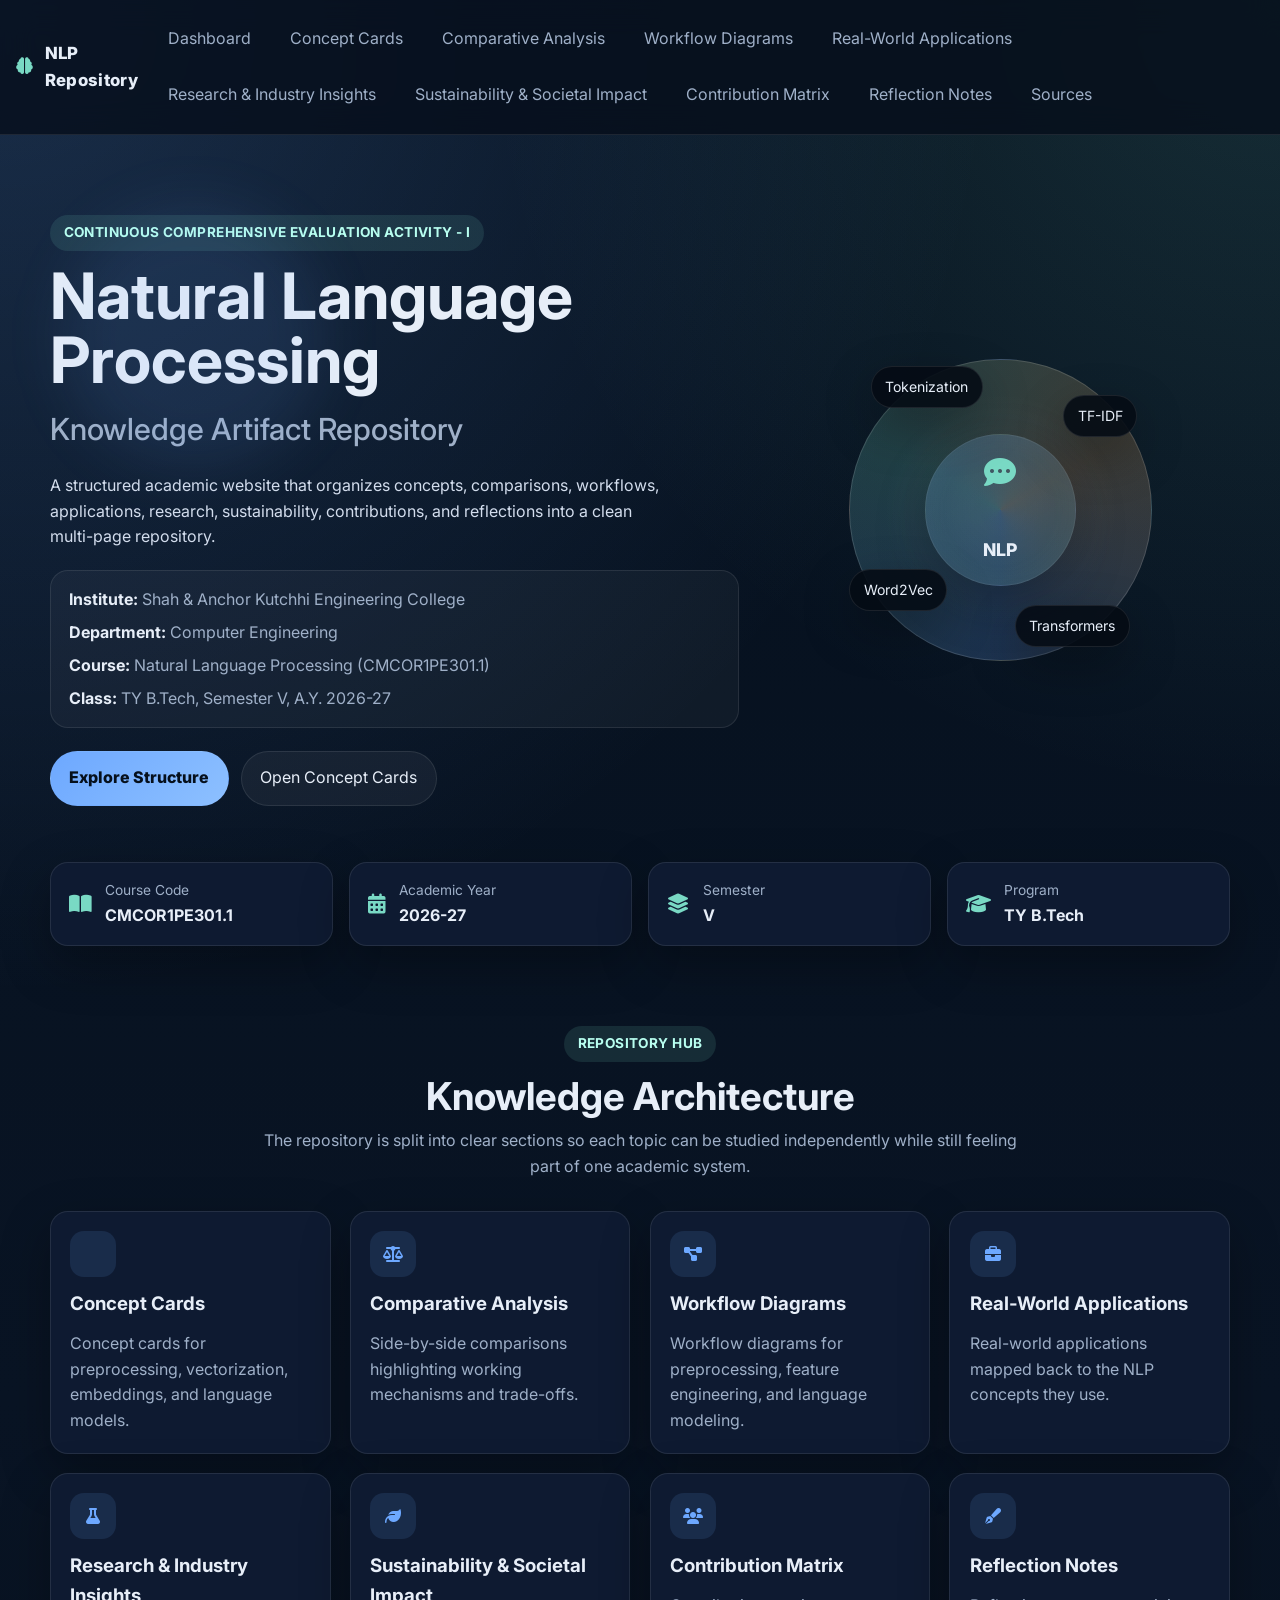
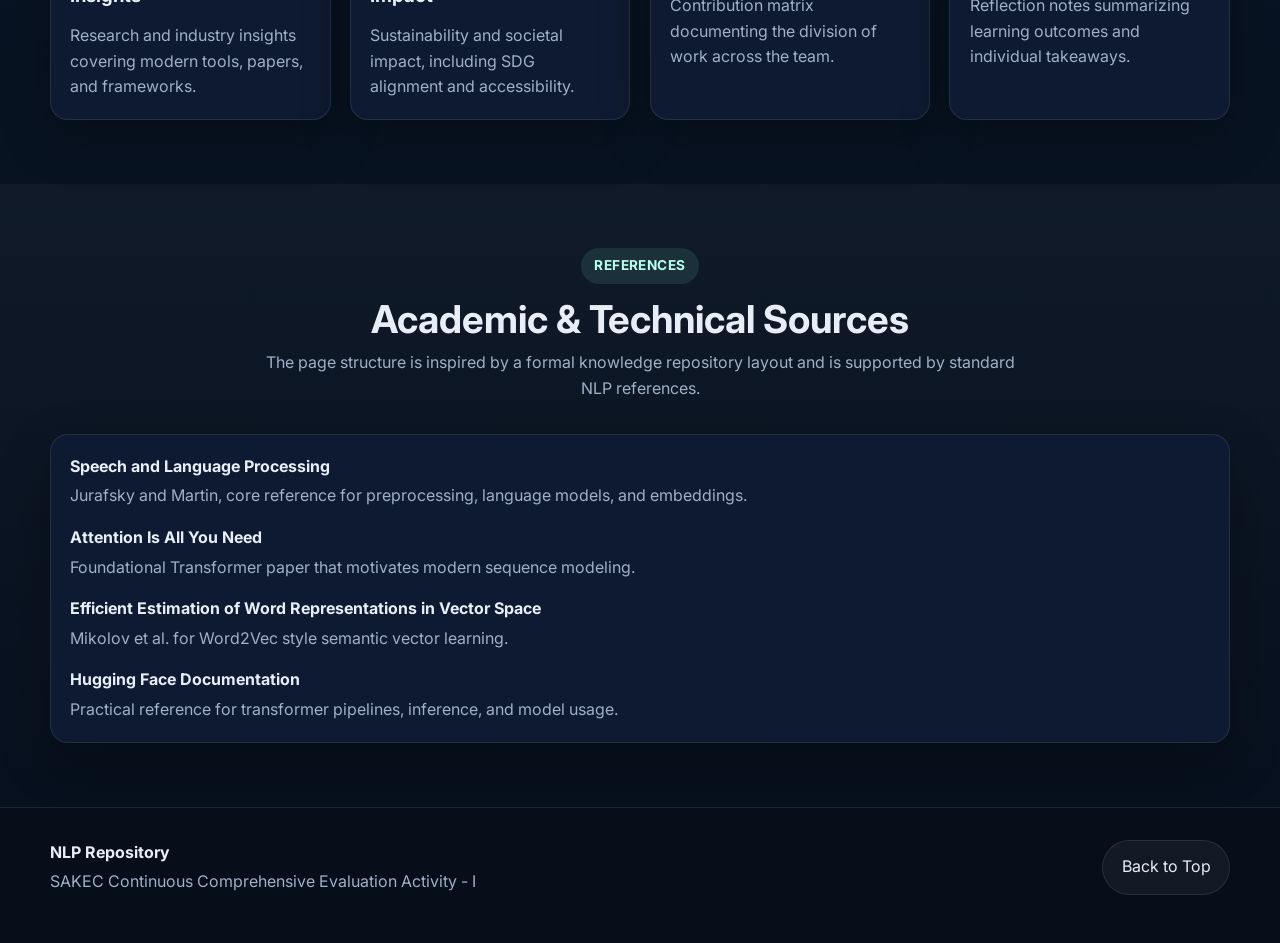
==== commit 5b67fad8: "Update index.html and section pages" ====
--- a/index.html
+++ b/index.html
@@ -17,14 +17,14 @@
         <button class="hamburger" type="button" aria-label="Toggle navigation" onclick="toggleNav()"><span></span><span></span><span></span></button>
         <ul class="nav-links" id="navLinks">
             <li><a href="#dashboard">Dashboard</a></li>
-            <li><a href="pages/section_a.html">Section A</a></li>
-            <li><a href="pages/section_b.html">Section B</a></li>
-            <li><a href="pages/section_c.html">Section C</a></li>
-            <li><a href="pages/section_d.html">Section D</a></li>
-            <li><a href="pages/section_e.html">Section E</a></li>
-            <li><a href="pages/section_f.html">Section F</a></li>
-            <li><a href="pages/section_g.html">Section G</a></li>
-            <li><a href="pages/section_h.html">Section H</a></li>
+            <li><a href="pages/section_a.html">Concept Cards</a></li>
+            <li><a href="pages/section_b.html">Comparative Analysis</a></li>
+            <li><a href="pages/section_c.html">Workflow Diagrams</a></li>
+            <li><a href="pages/section_d.html">Real-World Applications</a></li>
+            <li><a href="pages/section_e.html">Research &amp; Industry Insights</a></li>
+            <li><a href="pages/section_f.html">Sustainability &amp; Societal Impact</a></li>
+            <li><a href="pages/section_g.html">Contribution Matrix</a></li>
+            <li><a href="pages/section_h.html">Reflection Notes</a></li>
             <li><a href="#sources">Sources</a></li>
         </ul>
     </nav>
@@ -44,7 +44,7 @@
                 </div>
                 <div class="hero-actions">
                     <a class="btn-primary" href="#dashboard">Explore Structure</a>
-                    <a class="btn-secondary" href="pages/section_a.html">Open Section A</a>
+                    <a class="btn-secondary" href="pages/section_a.html">Open Concept Cards</a>
                 </div>
             </div>
             <div class="hero-visual">
@@ -77,14 +77,14 @@
                 <p class="section-desc">The repository is split into clear sections so each topic can be studied independently while still feeling part of one academic system.</p>
             </div>
             <div class="dashboard-grid">
-                <a class="dashboard-card" href="pages/section_a.html"><span class="dashboard-icon"><i class="fa-solid fa-cards-blank"></i></span><h3>Section A</h3><p>Concept cards for preprocessing, vectorization, embeddings, and language models.</p></a>
-                <a class="dashboard-card" href="pages/section_b.html"><span class="dashboard-icon"><i class="fa-solid fa-scale-balanced"></i></span><h3>Section B</h3><p>Side-by-side comparisons highlighting working mechanisms and trade-offs.</p></a>
-                <a class="dashboard-card" href="pages/section_c.html"><span class="dashboard-icon"><i class="fa-solid fa-diagram-project"></i></span><h3>Section C</h3><p>Workflow diagrams for preprocessing, feature engineering, and language modeling.</p></a>
-                <a class="dashboard-card" href="pages/section_d.html"><span class="dashboard-icon"><i class="fa-solid fa-briefcase"></i></span><h3>Section D</h3><p>Real-world applications mapped back to the NLP concepts they use.</p></a>
-                <a class="dashboard-card" href="pages/section_e.html"><span class="dashboard-icon"><i class="fa-solid fa-flask"></i></span><h3>Section E</h3><p>Research and industry insights covering modern tools, papers, and frameworks.</p></a>
-                <a class="dashboard-card" href="pages/section_f.html"><span class="dashboard-icon"><i class="fa-solid fa-leaf"></i></span><h3>Section F</h3><p>Sustainability and societal impact, including SDG alignment and accessibility.</p></a>
-                <a class="dashboard-card" href="pages/section_g.html"><span class="dashboard-icon"><i class="fa-solid fa-users"></i></span><h3>Section G</h3><p>Contribution matrix documenting the division of work across the team.</p></a>
-                <a class="dashboard-card" href="pages/section_h.html"><span class="dashboard-icon"><i class="fa-solid fa-pen-fancy"></i></span><h3>Section H</h3><p>Reflection notes summarizing learning outcomes and individual takeaways.</p></a>
+                <a class="dashboard-card" href="pages/section_a.html"><span class="dashboard-icon"><i class="fa-solid fa-cards-blank"></i></span><h3>Concept Cards</h3><p>Concept cards for preprocessing, vectorization, embeddings, and language models.</p></a>
+                <a class="dashboard-card" href="pages/section_b.html"><span class="dashboard-icon"><i class="fa-solid fa-scale-balanced"></i></span><h3>Comparative Analysis</h3><p>Side-by-side comparisons highlighting working mechanisms and trade-offs.</p></a>
+                <a class="dashboard-card" href="pages/section_c.html"><span class="dashboard-icon"><i class="fa-solid fa-diagram-project"></i></span><h3>Workflow Diagrams</h3><p>Workflow diagrams for preprocessing, feature engineering, and language modeling.</p></a>
+                <a class="dashboard-card" href="pages/section_d.html"><span class="dashboard-icon"><i class="fa-solid fa-briefcase"></i></span><h3>Real-World Applications</h3><p>Real-world applications mapped back to the NLP concepts they use.</p></a>
+                <a class="dashboard-card" href="pages/section_e.html"><span class="dashboard-icon"><i class="fa-solid fa-flask"></i></span><h3>Research &amp; Industry Insights</h3><p>Research and industry insights covering modern tools, papers, and frameworks.</p></a>
+                <a class="dashboard-card" href="pages/section_f.html"><span class="dashboard-icon"><i class="fa-solid fa-leaf"></i></span><h3>Sustainability &amp; Societal Impact</h3><p>Sustainability and societal impact, including SDG alignment and accessibility.</p></a>
+                <a class="dashboard-card" href="pages/section_g.html"><span class="dashboard-icon"><i class="fa-solid fa-users"></i></span><h3>Contribution Matrix</h3><p>Contribution matrix documenting the division of work across the team.</p></a>
+                <a class="dashboard-card" href="pages/section_h.html"><span class="dashboard-icon"><i class="fa-solid fa-pen-fancy"></i></span><h3>Reflection Notes</h3><p>Reflection notes summarizing learning outcomes and individual takeaways.</p></a>
             </div>
         </div>
     </section>
